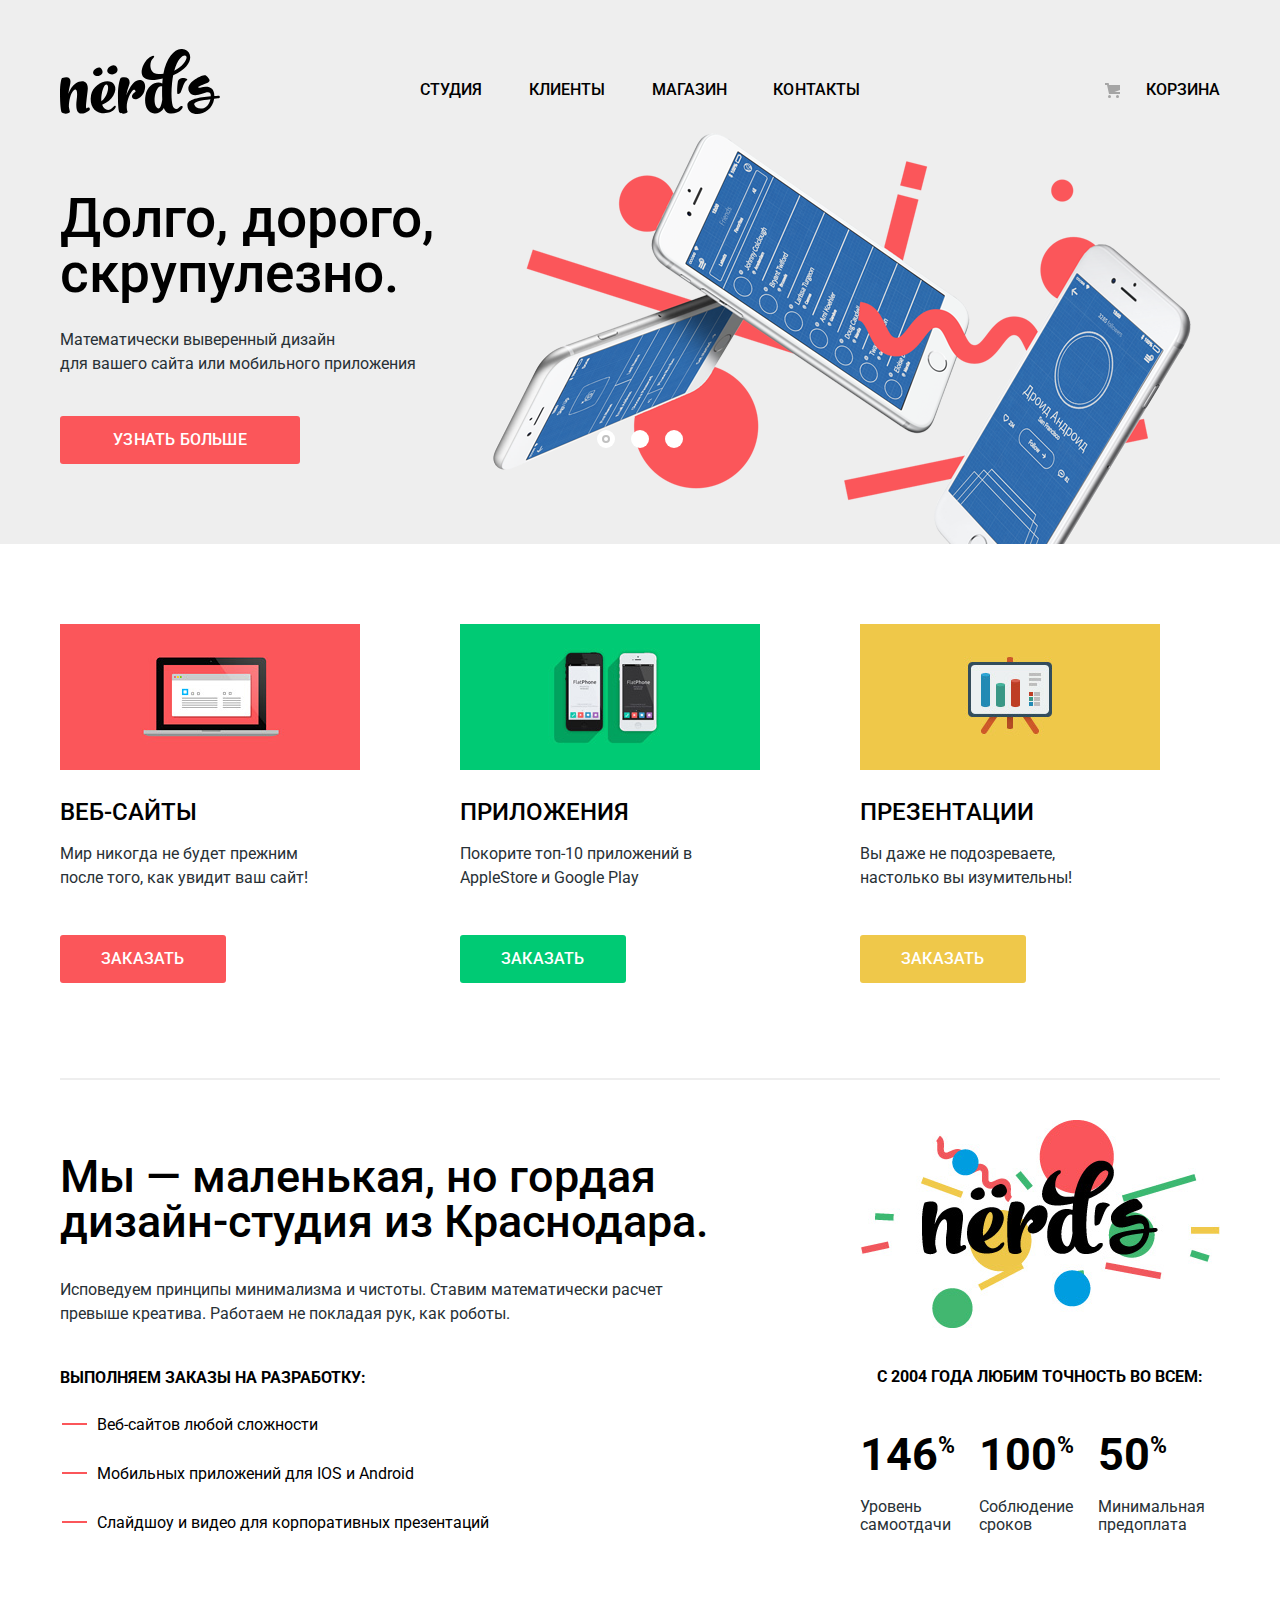
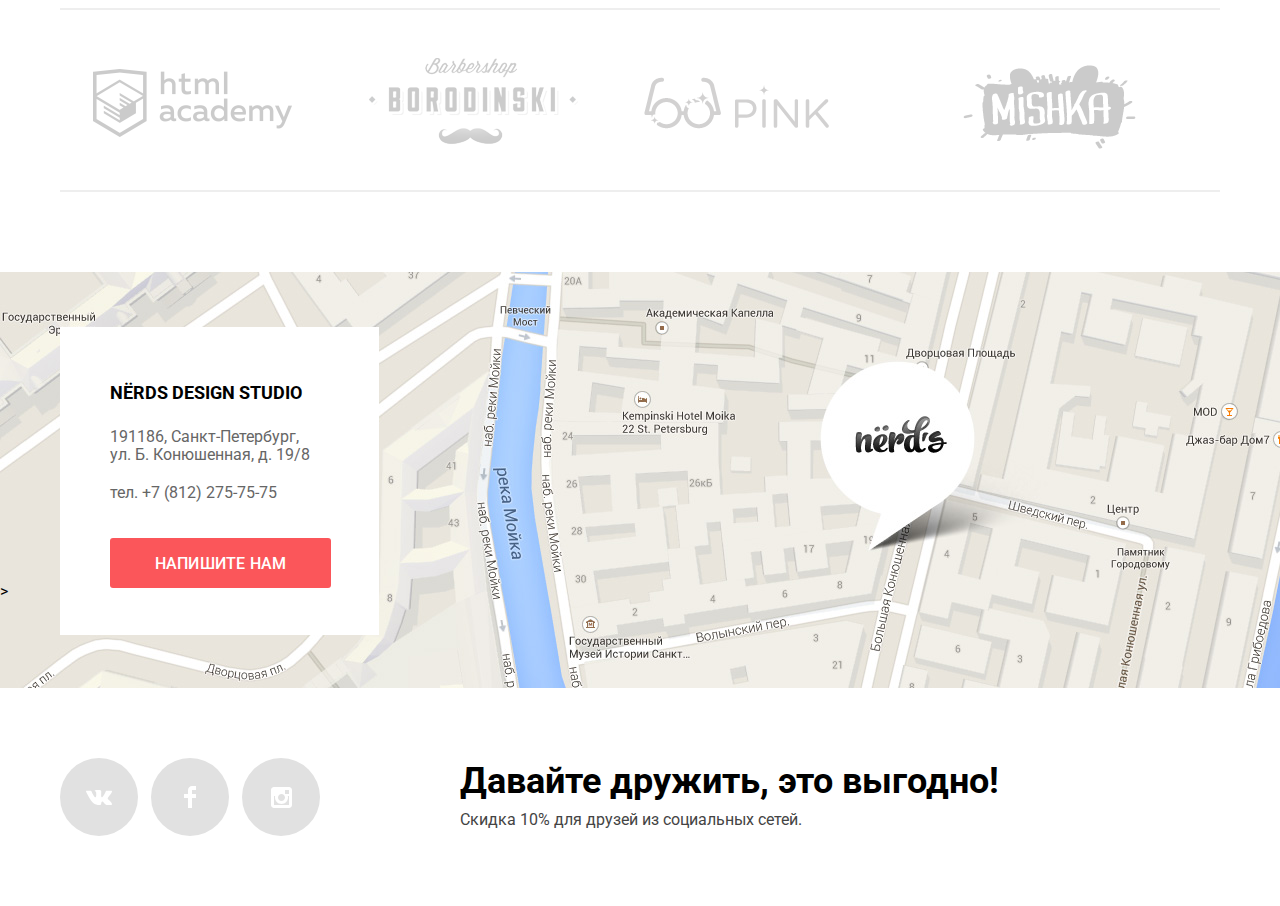
==== index.html @ 9c4e7ae1 "Правки" ====
<!DOCTYPE html>
<html lang="ru">
<head>
	<meta charset="utf-8">
	<title>HTML Academy: Нёрдс</title>
	<link href="https://fonts.googleapis.com/css?family=Roboto:400,500,700&amp;subset=cyrillic" rel="stylesheet">
	<link rel="stylesheet" type="text/css" href="css/normalize.css">
	<link rel="stylesheet" type="text/css" href="css/style.css">
</head>
<body>
	<header class="header">
		<div class="container">
			<nav class="main-navigation">
				<a class="main-header-logo">
					<img src="img/nerds-logo.svg" alt="Дизайн-студия Nerds" width="160" height="65">
				</a>
				<ul class="site-navigation">
					<li><a href="#">Студия</a></li>
					<li><a href="#">Клиенты</a></li>
					<li><a href="catalog.html">Магазин</a></li>
					<li><a href="#">Контакты </a></li>
				</ul>
				<a class ="cart" href="#">Корзина</a>
			</nav>
			<section class="slider">
				<h2 class="visually-hidden">Преимущества</h2>
				<div class="slides">
					<div class="slide">
						<h3>Долго, дорого,<br> скрупулезно.</h3>
						<p>Математически выверенный дизайн<br> для вашего сайта или мобильного приложения</p>
						<a class="slide-btn btn red-btn" href="#">Узнать больше</a>
					</div>
					<div class="slide">
						<h3>Любим математику,<br> как никто другой</h3>
						<p>Никакого креатива, только математические формулы<br> для расчета идеальных пропорций.</p>
						<a class="slide-btn btn red-btn" href="#">Узнать больше</a>
					</div>
					<div class="slide">
						<h3>Только ночь, <br> только хардкор</h3>
						<p>Работать днем,  как все? Мы против этого.<br> Ближе к полуночи работа только начинается.</p>
						<a class="slide-btn btn red-btn" href="#">Узнать больше</a>
					</div>
					<div class="slider-controls">
						<i class="active"></i>
          				<i></i>
          				<i></i>
      				</div>
				</div>
			</section>
		</div>
	</header>
	<main class="container main-container">
		<section class="features">
			<h2 class="visually-hidden">Услуги</h2>
			<ul class="features-list">
				<li class="features-item">
					<!--это контентные изображения?-->
					<img src="img/features-1.jpg" alt="Веб-сайты" width="300" height="146">
					<h3>ВЕБ-САЙТЫ</h3>
					<p>Мир никогда не будет прежним после того, как увидит ваш сайт!</p>
					<a  class="btn red-btn features-btn" href="catalog.html">ЗАКАЗАТЬ</a>
				</li>
				<li class="features-item">
					<img src="img/features-2.jpg" alt="Приложения" width="300" height="146">
					<h3>ПРИЛОЖЕНИЯ</h3>
					<p>Покорите топ-10 приложений в AppleStore и Google Play</p>
					<a class="btn green-btn features-btn" href="catalog.html">ЗАКАЗАТЬ</a>
				</li>
				<li class="features-item">
					<img src="img/features-3.jpg" alt="Презентации" width="300" height="146">
					<h3>ПРЕЗЕНТАЦИИ</h3>
					<p>Вы даже не подозреваете, настолько вы изумительны!</p>
					<a class="btn yellow-btn features-btn" href="catalog.html">ЗАКАЗАТЬ</a>
				</li>
			</ul>
		</section> 
		<section class="info">
			<div class="info-description">
				<h2 class="info-title"> Мы &mdash; маленькая, но гордая дизайн-студия из Краснодара.</h2>
				<p class="info-lead">Исповедуем принципы минимализма и чистоты. Ставим математически расчет превыше креатива. Работаем не покладая рук, как роботы.</p>
				<p class="info-features-title">Выполняем заказы на разработку:</p>
				<ul class="info-features">
					<li>Веб-сайтов любой сложности</li>
					<li>Мобильных приложений для IOS и Android</li>
					<li>Слайдшоу и видео для корпоративных презентаций</li>
				</ul>
			</div>
			<div class="info-stats">
				<img src="img/info-logo.png" alt="logo" class="info-logo" width="360" height="208">
				<b>с 2004 года любим точность во всем:</b>
				<table class="info-stats-table">
					<tr class="table-percent">
						<td>146<span>%</span></td>
						<td>100<span>%</span></td>
						<td>50<span>%</span></td>
					</tr>
					<tr class="table-text">
						<td>Уровень самоотдачи</td>
						<td>Соблюдение сроков</td>
						<td>Минимальная предоплата</td>
					</tr>
				</table>
			</div>
		</section>
		<section class="carousel">
			<ul class="carousel-list">
				<li class="carousel-item">
					<a href="https://htmlacademy.ru/intensive/htmlcss">
						<img src="img/logo-1.png" alt="HTML academy" width="199" height="68">
					</a>
				</li>
				<li class="carousel-item">
					<a href="#">
						<img src="img/logo-2.png" alt="Borodinski" width="209" height="90">
					</a>
				</li>
				<li class="carousel-item">
					<a href="#">
						<img src="img/logo-3.png" alt="PINK" width="185" height="52">
					</a>
				</li>
				<li class="carousel-item">
					<a href="#">
						<img src="img/logo-4.png" alt="Mishka" width="260" height="180">
					</a>
				</li>
			</ul>
		</section>
	</main>
	<footer class="footer">
		<div class="map">
			<div class="container">
				<div class="write-us">
					<p class="write-title">Nёrds design studio</p>
					<p class="write-contact">191186, Санкт-Петербург, ул. Б. Конюшенная, д. 19/8</p>
					<p class="write-contact"> тел. +7 (812) 275-75-75</p>
					<a class="write-btn btn red-btn" href="#">Напишите нам</a>
				</div>
			</div>>
		</div>
		<div class="footer-row">
			<div class="container">
				<div class="social-icon">
					<ul>
						<li><a class="social-button" href="#">
							<span class="visually-hidden">Вконтакте</span>
							<svg version="1.1" id="Layer_1" xmlns="http://www.w3.org/2000/svg" xmlns:xlink="http://www.w3.org/1999/xlink" x="0px" y="0px"
	 width="26px" height="15px" viewBox="0 0 26 15" enable-background="new 0 0 26 15" xml:space="preserve">
<path fill="#FFFFFF" d="M16.138,11.51c0.956-0.309,2.18,2.04,3.483,2.939c0.978,0.681,1.727,0.534,1.727,0.534l3.473-0.05
	c0,0,1.815-0.112,0.957-1.554c-0.071-0.12-0.503-1.069-2.585-3.022c-2.177-2.043-1.882-1.712,0.739-5.244
	c1.597-2.153,2.236-3.468,2.036-4.028c-0.192-0.539-1.365-0.399-1.365-0.399L20.69,0.713c-0.381,0.001-0.704,0.119-0.851,0.515
	c-0.003,0.004-0.621,1.666-1.445,3.079c-1.741,2.989-2.436,3.148-2.724,2.961c-0.661-0.433-0.494-1.737-0.494-2.664
	c0-2.897,0.432-4.105-0.846-4.417c-0.427-0.104-0.739-0.172-1.828-0.182c-1.392-0.021-2.574,0-3.244,0.329
	c-0.445,0.223-0.786,0.712-0.579,0.74c0.26,0.035,0.843,0.16,1.155,0.586c0.401,0.552,0.389,1.789,0.389,1.789
	s0.229,3.411-0.54,3.834c-0.528,0.29-1.25-0.302-2.803-3.016C6.087,2.879,5.488,1.345,5.488,1.345S5.372,1.06,5.162,0.904
	C4.912,0.719,4.562,0.66,4.562,0.66L0.848,0.684c0,0-0.558,0.016-0.763,0.262C-0.097,1.164,0.07,1.614,0.07,1.614
	s2.909,6.881,6.203,10.347c3.02,3.182,6.452,2.971,6.452,2.971h1.555c0,0,0.469-0.054,0.709-0.312
	c0.224-0.24,0.214-0.691,0.214-0.691S15.172,11.82,16.138,11.51z"/>
</svg>
						</a></li>
						<li><a class="social-button" href="#">
							<span class="visually-hidden">Фейсбук</span>
							<svg version="1.1" id="Layer_2" xmlns="http://www.w3.org/2000/svg" xmlns:xlink="http://www.w3.org/1999/xlink" x="0px" y="0px"
	 width="12px" height="22px" viewBox="0 0 12 22" enable-background="new 0 0 12 22" xml:space="preserve">
<path fill="#FFFFFF" d="M12,4V0H8C5.791,0,4,1.791,4,4v4H0v4h4v10h4V12h4V8H8V4H12z"/>
</svg></a></li>
						<li><a class="social-button" href="#">
							<span class="visually-hidden">Инстаграм</span>
							<svg version="1.1" id="Layer_1" xmlns="http://www.w3.org/2000/svg" xmlns:xlink="http://www.w3.org/1999/xlink" x="0px" y="0px"
	 width="21px" height="21px" viewBox="0 0 21 21" enable-background="new 0 0 21 21" xml:space="preserve">
<path fill="#FFFFFF" d="M18,0H3C1.35,0,0,1.35,0,3v15c0,1.65,1.35,3,3,3h15c1.65,0,3-1.35,3-3V3C21,1.35,19.65,0,18,0z M10.5,7
	c1.93,0,3.5,1.57,3.5,3.5S12.43,14,10.5,14S7,12.43,7,10.5S8.57,7,10.5,7z M18,18H3V9h1.181C4.067,9.482,4,9.983,4,10.5
	c0,3.59,2.91,6.5,6.5,6.5s6.5-2.91,6.5-6.5c0-0.517-0.066-1.018-0.181-1.5H18V18z M18,7h-4V3h4V7z"/>
</svg>
						</a></li>
					</ul>
				</div>
				<div class="footer-text">
					<p class="footer-text-title">Давайте дружить, это выгодно!</p>
					<p class="footer-text-description">Скидка 10% для друзей из социальных сетей.</p>
				</div>
			</div>
		</div>
	</footer>
	<section class="modal modal-wrt-us">
		<p class="modal-info">Напишите нам</p>
		<form class="appointment-form" action="https://echo.htmlacademy.ru" method="post">
			<p class="appointment-info">
				<label for="appointment-name">Ваше имя:</label>
				<input id="appointment-name" type="text" name="name" value="" placeholder="Имя Фамилия">
			</p>
			<p class="appointment-info">
				<label for="appointment-email">Ваш e-mail:</label>
				<input id="appointment-email" type="email" name="email" value="" placeholder="email@example.com">
			</p>
			<p class="appointment-info">
				<label for="appointment-text">Текст письма:</label>
				<textarea id="appointment-text" name="text" placeholder="В свободной форме"></textarea>
			</p>
			<button class="modal-write-btn" type="submit">Отправить</button>	
		</form>
		<button class="modal-close" type="button">Закрыть</button>
	</section>
	<!--<p>Репозиторий создан для обучения на интенсивном онлайн‑курсе «<a href="https://htmlacademy.ru/intensive/htmlcss">Профессиональный HTML и CSS, уровень 1</a>».</p>-->
</body>
</html>
---- css/style.css ----
body {
	margin: 0;
	padding: 0;
	min-width: 1200px;

	font-family: Roboto, Arial, sans-serif;
	font-size: 16px;
	line-height: 24px;
	font-weight: 400;
	color: #000000;

	background-color: #ffffff;
}
a {
	text-decoration: none;
}

.container {
	width: 1200px;
	margin: 0 auto;
	padding: 0 20px;
	box-sizing: border-box;
}

.visually-hidden {
  position: absolute;
  width: 1px;
  height: 1px;
  clip: rect(0 0 0 0);
}
/*кнопки*/
.btn {
	position: relative;
	display: inline-block;
	padding: 17px 16px 15px;
	font-weight: 500;
	font-size: 16px;
	line-height: 18px;
	font-family: inherit;
	vertical-align: middle;
	text-align: center;
	text-transform: uppercase;
	text-decoration: none;
	letter-spacing: 0.012em;
	border: none;
	border-radius: 3px;
	cursor: pointer;
}

.btn:focus {
    box-shadow: 0 0 3px 1px rgb(141, 165, 230);
}
.btn:active {
  	color: rgba(255, 255, 255, 0.3);
    box-shadow: 0 3px rgba(0, 0, 0, 0.1) inset;
}
.slide-btn {
	width: 240px;
	padding: 15px 0;
}
.red-btn {
  	color: #ffffff;
  	background-color: #fb565a;
}
.features-btn {
	padding: 15px 41px;
}
.red-btn:hover,
.red-btn:focus {
  	background-color: #e74246;
}

.red-btn:active {
  	background-color: #d7373b;
}
.green-btn{
  	color: rgb(255, 255, 255);
  	background-color: #00ca74;
}
.green-btn:hover,
.green-btn:focus {
  	background-color: #00bc6c;
}
.green-btn:active {
  	background-color: #00aa62;
}
.yellow-btn{
  	color: #ffffff;
  	background-color: #efc84a;
}
.yellow-btn:hover,
.yellow-btn:focus {
  	background-color: #eab534;
}
.yellow-btn:active {
  	background-color: #eab534;
}

.social-button {
	display: flex;
	align-items: center;
	justify-content: center;
	height: 78px;
	width: 78px;
	background-color: #e1e1e1;
	border-radius: 50%;
}

.social-button:hover {
	background-color: #e74246;
}

.social-button:focus {
	background-color: #d7373b;
}
.social-button:hover path {
	fill: #ffffff;
}
.social-button:focus path {
	fill: rgba(227,115,118, 0.3);
}
.write-btn {
	min-width: 189px;
  	margin: 36px 0 0 50px;
}
/*Кнопки*/
.header {
	background-color: #eeeeee;

	margin-bottom: 80px;
}
.main-navigation {
	display: flex;
	
}
.main-header-logo {
	
	width: 160px;
	margin-right: 200px;
	margin-top: 49px;
}
.site-navigation {
	display: flex;
	justify-content: space-between;

	width: 440px;
	margin-right: auto;
	margin-top: 75px;
	padding: 0;
	letter-spacing: 0.0047em;
}
.site-navigation-current {
  position: relative;
}

.site-navigation-current a:not([href]) {
  background-color: #000000;
}

.site-navigation-current::after {
  content: "";

  position: absolute;
  left: 0;
  bottom: 0;

  height: 2px;
  width: 100%;

  background-color: #fb565a;
}
.cart {
	position: relative;

	width: 160px;
	margin-top: 75px;

	padding: 0px;

	text-align: right;
}
.cart-current {
  position: relative;
}
.cart::before {
	content: "";

	position: absolute;
	top: 8px;
	left: 45px;

	width: 15px;
	height: 15px;

	background-image: url(../img/cart-icon.svg);
	background-repeat: no-repeat;
	background-position: 0 0;
	opacity: 0.3;
}

.cart-current a:not([href]) {
  background-color: #000000;
}
.cart-current::after {
  content: "";

  position: absolute;
  bottom: 0;
  left: 50px;
  right: 1px;

  height: 2px;

  background-color: #fb565a;
}

a.main-header-logo:hover {
	opacity: 0.8;
}
a.main-header-logo:focus {
	opacity: 0.3;
}

.main-navigation {
	font-size: 16px;
	line-height: 30px;
	color: #000000;
	text-transform: uppercase;
	font-weight: 500;
}

.site-navigation {
	list-style: none;
}

.site-navigation a,
.cart {
	color: #000000;
}
.site-navigation a:hover,
.cart:hover {
	color: #fb565a; 
}
.site-navigation a:focus,
.cart:focus {
	color: rgba(0,0,0,0.3); 
}
.slider {
	position: relative;
}
.slides {
	margin: 0;
	padding: 0;
}
.slide {
	display: none;
	padding: 67px 0 80px 0;	
}
.slide:nth-child(1) {
	display: block; 
}
.slide:nth-child(1) {
	background-image: url("../img/slider-1.png");
	background-repeat: no-repeat;
	background-position: 433px 9px;
}
.slide:nth-child(2) {
	background-image: url("../img/slider-2.png");
	background-repeat: no-repeat;
	background-position: 100% 0;
}
.slide:nth-child(3) {
	background-image: url("../img/slider-3.png");
	background-repeat: no-repeat;
	background-position: 100% 20px;
}
.slide h3 {
	width: 600px;
	margin: 0;
	margin-bottom: 27px;

	font-size: 55px;
	line-height: 55px;
	font-weight: 500;
}
.slide p {
	font-size: 16px;
	line-height: 24px;
	margin: 0;
	margin-bottom: 40px;
	max-width: 430px;

	color: #283136;
}
.slider-controls {
	position: absolute;
	left: 50%;
	bottom: 104px;
	z-index: 100; 

	width: 160px;
	height: 18px;

	text-align: center;
	font-size: 0;
	transform: translateX(-50%);
}
.slider-controls i {
	position: relative;

	display: inline-block;
	width: 18px;
	height: 18px;
	padding: 8px; 
	border-radius: 50%; 
	cursor: pointer; 
}

.slider-controls i::after {
	content: ""; 
	
	position: absolute;
	top: 8px; 
	left: 8px;
	z-index: 1;
	
	width: 18px;
	height: 18px;

	background: #ffffff;
	border-radius: 50%;
}

.slider-controls .active::before {
	content: "";

	position: absolute;

	top: 50%;
	left: 50%;
	z-index: 2;

	width: 4px;
  	height: 4px;
  	margin: -4px;
  
  	background-color: inherit;
  	border: 2px solid #c1c1c1;
  	border-radius: 50%;

}
.main-container { 
	color: #000000;

	background-color: #ffffff;	
}
.features-list {
	list-style: none;

	margin: 0px;
	padding: 0px;

	display: flex;
	justify-content: flex-start;
	border-bottom: 2px solid #eeeeee;
}

.features-item {
	width: 300px;

	margin-right: 100px;
	margin-bottom: 95px;
}
.features-list h3 {
	font-size: 24px;
	line-height: 30px;
	font-weight: 500;

	margin: 0;
	padding: 0;

	margin-top: 20px;
	margin-bottom: 15px;
}
.features-list p {
	display: block;

	width: 260px;
	font-size: 16px;
	line-height: 24px;
	color: #283136;

	margin: 0;
	padding: 0;

	margin-bottom: 45px;
}

.features-item a {
	color: #ffffff;
	font-size: 16px;
	line-height: 18px;
	text-transform: uppercase; 
}/*
.features-btn-red{
	background-color: #fb565a;

	padding: 15px 41px;
	border-radius: 3px;

	align-items: center;
	vertical-align: middle;
}
.features-btn-red:hover {
	background-color: #e74246;
}
.features-btn-red:focus {
	background-color: #e74246
	color: rgba(255,255,255,0.3);
}
.features-btn-green{
	background-color: #00ca74;
	padding: 15px 41px;
	border-radius: 3px;
}
.features-btn-green:hover {
	background-color: #00bc6c;
}
.features-btn-green:focus {
	background-color: #00aa62;
	color: rgba(255,255,255,0.3);
}
.features-btn-yellow {
	background-color: #efc84a;
	padding: 15px 41px;
	border-radius: 3px;
}
.features-btn-yellow:hover {
	background-color: #eab534;
}
.features-btn-yellow:focus {
	background-color: #e5a722;
	color: rgba(255,255,255,0.3);
}*/
.info {
	display: flex;
	justify-content: space-between;
	margin-top: 40px;
	padding-bottom: 48px;
    border-bottom: 2px solid #eeeeee;
}

.info-description {
	width: 700px;
}
.info-stats {
	width: 360px;
}

.info-title {
	font-size: 45px;
	line-height: 45px;
	font-weight: 500;
	text-align: left;

	margin: 0;
	padding: 0;

	margin: 34px 0;
}
.info-lead {
	display: block;
	width: 660px;

	font-size: 16px;
	line-height: 24px;

	color: #283136;

	margin: 0;
	padding: 0;

	margin-bottom: 40px;
}
.info-features {
	list-style: none;

	margin: 0;
	padding: 0;
}
.info-features li {
	position: relative;

	margin-left: 37px;
	margin-bottom: 25px;
}

.info-features li::before {
	content: "";
	position: absolute;

	top: 10px;
	left: -35px;

	width: 25px;
	height: 2px;

	background-color: #fb565a;
}
.info-features-title {
	font-size: 16px;
	line-height: 24px;
	font-weight: 700;
	text-transform: uppercase;

	margin: 0;
	padding: 0;

	margin-bottom: 23px;
}
.info-logo {
	margin-bottom: 30px;
}
.info-stats b {
	display: block;

	font-size: 16px;
	line-height: 24px;
	font-weight: 700;
	text-transform: uppercase;

	margin: 0;
	padding: 0;
	margin-left: 17px;
	margin-bottom: 24px;
}
.info-stats-table {
	width: 100%;
	margin: 0;
	padding: 0;
	margin-top: 40px;
	border-collapse: collapse;
}
.info-stats-table td {
	padding: 7px 24px 18px 0;
}
.table-percent {
	font-size: 45px;
	line-height: 37px;
	font-weight: 700;
}
.table-percent span {
	font-size: 23px;
	line-height: 20px;
	font-weight: 700;

	vertical-align: top;
}
.table-text {
	font-size: 16px;
	line-height: 18px;
	color: #283136;
	font-weight: 400;
}
/*не могу выровнять(*/
.carousel-list {
	list-style: none;
	display: flex;
	justify-content: space-between;
	
	margin: 0;
	padding: 0;

	border-bottom: 2px solid #eeeeee;
    padding-top: 70px;
    padding-bottom:58px;
    padding-left: 33px;

}
.carousel-item {
	display: flex;
	justify-content: space-between;
	align-items: center;
	padding-right: 40px;
	width: 260px;
	height: 52px;
	/*border: 2px solid #eeeeee;*/
}

.carousel-item::after {
  content: "";
  position: absolute;
  top: 0;
  right: -20px;
  bottom: 0;
  width: 2px;
  height: 52px;
  margin: auto 0;
  background-color: rgb(0, 0, 0);
}

.carousel-item li {
	width: 260px;
}
.carousel-item a {
	opacity:  0.2; 
}
.carousel-item a:hover {
	opacity: 1;
}

.carousel-item a:focus {
	opacity:  0.1;
}

/*catalog*/
.inner-page .header {
	margin-bottom: 56px;
	min-height: 355px;
}
.page-title {
	font-size: 55px;
	line-height: 55px;
	align-items: center;
	font-weight: 500;
	margin: 0;
	padding: 0;

	margin-top: 68px;
	margin-left: 215px;
}
.filter-option,
.sorting-list,
.sorting-direction {
	list-style: none;
}
.filter-item {
	margin: 0;
	padding: 0;

	border: none;
}
.range-filter {
	width: 260px;
	margin-top: 47px;
}
.range-controls {
	position: relative;

	height: 41px;
	background-color: #eeeeee;
	border-radius: 5px;

	margin-bottom: 15px;
	padding-top: 39px;
	padding-right: 20px;
	padding-left: 20px; 
}
.range-controls .scale {
	height: 2px;
	background-color: #d7dcde;
}
.range-controls .bar {
	width: 70%;
	height: 2px;

	background-color: #00ca74;
}
.range-controls .toggle {
	position: absolute;
	top: 31px;
	left: 0;
	width: 4px;
	height: 4px;
	padding: 0;

	border: 8px solid #ffffff;
	background-color: #ababab;
	box-shadow: 0 2px 1px 0 #cfcfcf;
	border-radius: 50%;
	cursor: pointer;
}
.range-controls .toggle-min {
	left: 18px;
}
.range-controls .toggle-max {
	left: 160px;
}
.price-controls {
	font-size: 0;
}
.price-controls label {
	display: inline-block;
	width: 50%;

	font-size: 16px;
	text-transform: uppercase;
}
.price-controls input {
	width: 60px;
	padding: 8px 10px;
	margin-left: 10px;

	font-family: Roboto, Arial, sans-serif;
	font-size: 16px;
	text-align: center;
	color: #283136;

	border: none;
	border-radius: 5px;
	background-color: #eeeeee;
}
.max-price {
	text-align: right;
}

.filters-col {
	width: 260px;

}

.filter ul {
	margin: 0;
	margin-top: 15px;
}
.filter fieldset {
 	border: none;
	margin: 0;
 	padding: 0;
 	margin-bottom: 55px;
}
.filter legend {
	padding: 0;
	margin: 0;

 	font-size: 18px;
 	line-height: 30px;
  	font-weight: 700;
  	text-transform: uppercase;
}
.filter-option {
	position: relative;
	display: block;

	margin-bottom: 17px;
}
.filter-input {
	font-size: 16px;
	line-height: 20px;
	color: #283136;
}

.filter-radio +label::before {
	content: "";
	position: absolute;

	left: -40px;
	top: 0px;

	width: 27px;
	height: 25px;

	background-image: url(../img/radio-off.svg);
	background-repeat: no-repeat;
	background-position: 0 0;
	opacity: 0.4;
}
.filter-radio:checked +label::before {
	content: "";
	position: absolute;

	width: 27px;
	height: 25px;

	left: -40px;
	top: 0px;

	background-image: url(../img/radio-on.svg);
	background-repeat: no-repeat;
	background-position: 0 0;
	opacity: 0.4;
}
.filter-checkbox +label::before {
	content: "";
	position: absolute;

	width: 27px;
	height: 25px;

	left: -40px;
	top: 0;

	background-image: url(../img/checkbox-off.svg);
	background-repeat: no-repeat;
	background-position: 0 0;
	opacity: 0.4;
}
.filter-checkbox:checked + label::before {
	content: "";
	position: absolute;
	width: 27px;
	height: 25px;
	left: -40px;
	top: 0;

	background-image: url(../img/checkbox-on.svg);
	background-repeat: no-repeat;
	background-position: 0 0;
	opacity: 0.4;
}

.filter-checkbox:focus + label,
.filter-radio:focus + label,
.filter-checkbox:focus + label::before,
.filter-radio:focus + label::before,
.filter-input + label:hover,
.filter-input + label:hover::before {
	opacity: 1;
	color: #000000;
}
.filter-checkbox:disabled + label,
.filter-radio:disabled + label::before,
.filter-input:disabled + label,
.filter-input:disabled + label::before { 
	opacity: 0.3;
}

.filter-button {
	border: none;
	background-color: #eeeeee;
	font-size: 16px;
	line-height: 18px;
	text-transform: uppercase;
	font-weight: 500;

	padding: 0;
	width: 100%;

	text-align: center;
	vertical-align: middle;

	padding: 15px;
	box-sizing: border-box;
	border-radius: 5px;
}
.filter-button:hover {
	background-color: #dfdfdf; 
}
.filter-button:focus {
	background-color: #d5d5d5;
	color: rgba(0,0,0,0.3);
	box-shadow: 2px 0 solid #bfbfbf;
}
.filters-block {
	display: flex;
	justify-content: space-between;
}
.sort {
	font-size: 18px;
	line-height: 18px; 
	text-transform:uppercase;
	font-weight: 700;
	margin: 0;
	padding: 0;
	margin-right: 266px;
}

.sorting-list {

	display: flex;
	justify-content: space-between;
	padding: 0;
	margin: 0;
	margin-bottom: 57px;

	text-transform: uppercase;
	width: 360px;
}
.sorting-list li {

	font-size: 14px;
	line-height: 18px;

}
.sorting-list a {
	color: #000000;
	opacity: 0.3;
}
.sorting-list a:hover,
.sorting-list a:focus {
	opacity: 0.6;
}

.sorting-list a:active,
.sorting-list-current {
	opacity: 1;
}


.sorting-direction {
	display: flex;
	margin: 0;
	padding: 0;
	padding-left: 32px;
}

.sorting-link {
	opacity: 0.2;
}

.sorting-link:hover {
	opacity: 0.5;
}

.sorting-link-current {
	opacity: 1.0;
}

.sorting-link {
	padding-left: 15px;
}
.catalog-list {
	display: flex;
	flex-wrap: wrap;
	padding: 0;
	margin: 0;
}
.catalog-col{
	width: 760px;
}
.catalog-colums {
	display: flex;
	justify-content: space-between;
}
/*у меня почему то этот блок по высоте не совпадает*/
.catalog-item {
	position: relative;
	width: 358px;
	margin-bottom: 25px;
	margin-right: 40px;
}

.catalog-item-info {
	display: none;
	position: absolute;
	margin: 0;
	width: 240px;
	height: 160px;
	bottom: 0;
	left: 0;
	background-color: #eeeeee;
	padding: 28px 60px 43px 60px;
}

.catalog-item::before {
	content: "";
	display: block;
	width: 360px;
	height: 40px;

	background-image: url(../img/browser.png);
	background-repeat: no-repeat;
	background-position: 0 0;
	opacity: 0.12;
}
.catalog-item:hover .catalog-item-info {
	display: block;
} 


.catalog-item:hover {
	box-shadow: 0 6px 15px rgba(0,1,1,.25);
}
.catalog-item:hover::before {

	opacity: 1;
}
.catalog-item h3 {
	margin: 0;
	font-size: 18px;
	line-height: 30px;
	font-weight: 700;
	align-items: center;
	margin-left: 83px;
	margin-bottom: 15px;
	text-transform: uppercase;
}
.catalog-item-title a{
	color: #000000;
}
.catalog-item-info p {
	margin: 0;
	
	color: #666666;
	font-size: 16px;
	line-height: 18px;

	align-items: center;

	margin-left: 32px;
	margin-bottom: 45px;
}

.catalog-btn {
	border: none;
	border-radius: 3px;
	background-color: #fb565a;
	color: #ffffff;
	font-size: 16px;
	line-height: 18px;
	text-align: center;
	text-transform: uppercase;

	padding: 15px 60px;

	margin-bottom: 50px;
	margin-left: 20px;
}
/*кнопки цвет не меняют(((*/
.catalog-btn:hover {
	background-color: #fb565a;
	color: #ffffff;
}
.catalog-btn:focus {
	background-color: #e74246;
	
}
.catalog-btn:active {
	background-color: #d7373b;

}

.catalog-item:nth-child(2n) {
	margin-right: 0px;
}


.pagination-list {
	display: flex;
	flex-wrap: wrap;
	padding: 0;
	margin: 0;
	margin-bottom: 60px;
	list-style: none;
}
.pagination-item {
	margin-right: 13px;
}
.pagination-item:last-child {
	margin-right: 0;
}
.pagination-item a {
	display: block;
	padding: 15px 19px;

	font-size: 16px;
	line-height: 18px;
	color: #000000;
	font-weight: 500;
	text-align: center;

	background-color: #eeeeee;
	text-transform: uppercase;
	border-radius: 3px;
}
.pagination-item a:hover {
	background-color: #dfdfdf;
}
.pagination-item a:focus {
	background-color: #d5d5d5;
	color: rgba(0,0,0,0.3);
}
.pagination-item-current a {
	background-color: #ffffff;
	border: 3px solid #dbdbdb;
	padding: 12px 17px;

}
.pagination-item-next a {
	width: 220px;
}

.footer {
	color: #000000;
	background-color: #ffffff;
	margin-top: 80px;
}
/*карта по пп не совпадает*/
.map {
	background-image: url(../img/map.jpg);
	background-repeat: no-repeat;
	background-position: 0 0;
	background-size: cover;

	width: 100%;
	height: 416px;
}

.write-us {
	position: relative;
	width: 319px;
	height: 308px;
	background-color: #ffffff;
	top: 55px;
}
.write-title {
	font-size: 18px;
	line-height: 30px;
	text-transform: uppercase;
	font-weight: 700;
	margin: 0;
	padding: 0;

	padding-left: 50px;
	padding-top: 51px;
}

.write-contact {
	display: block;
	width: 210px;
	color: #666666;
	font-size: 16px;
	line-height: 18px;
	margin: 0;
	padding: 0;

	padding-left: 50px;
	padding-top: 20px; 
}
.footer-row .container {
	display: flex;
	justify-content: flex-start;
}
.footer-text {
	width: 560px;
}
.footer-text-title {
	font-size: 36px;
	line-height: 36px;
	font-weight: 700;
	color: #000000;

	margin: 0;
	padding: 0;

	margin-top: 75px; 
}

.footer-text-description {
	font-size: 16px;
	line-height: 22px;
	color: #444444;

	margin: 0;
	padding: 0;

	margin-top: 10px;
}
.social-icon {
	margin: 70px 140px 70px 0;
}
.social-icon ul {
	display: flex;
	flex-wrap: wrap;
	justify-content: space-between;
	width: 260px;
	margin: 0 auto;
	padding: 0;

	list-style: none;
}
.social-icon a {
	text-align: center;
	color: #ffffff;
}
.social-icon a:hover {
	background-color: #e74246;
}
.social-icon a:focus {
	background-color: #d7373b;
}

/*ФОРМА*/
.modal {
	position: fixed;

	color: #000000;

	background-color: #ffffff;

	box-shadow: 0 30px 50px rgba(0, 0, 0, 0.7);
}

.modal-wrt-us {
	top: 50%;
	left: 50%;
	transform: translate(-50%, -50%);

	width: 760px;
	padding: 70px 100px 84px 100px;

	display: none;
}
.appointment-info {
	margin: 0;
	padding: 0;
}
.modal-info {
	margin: 0;
	margin-bottom: 40px;

	font-size: 45px;
	line-height: 45px;
	font-weight: 500;
}
.appointment-info {
	margin-bottom: 40px;
}

.appointment-form {
	display: flex;
  	flex-wrap: wrap;
  	justify-content: space-between;
}
.appointment-form label {
	display: block;
	margin: 0;
	font-size: 16px;
	line-height: 18px;
	font-weight: 700;
	margin-bottom: 7px;
}
.appointment-form input[type="text"],
.appointment-form input[type="email"] {
	box-sizing: border-box;
	width: 359px; /*100%?*/
	padding: 10px 10px;
}
.appointment-form textarea {
	box-sizing: border-box;
	width: 760px;
	padding: 7px 13px;
	padding-bottom: 55px;
}
.appointment-form input[type="text"],
.appointment-form input[type="email"],
.appointment-form textarea {
	font: inherit;
	color: rgba(68,68,68,0.5);
	border: 2px solid #d7dcde;
}

.appointment-form input:hover,
.appointment-form input:hover,
.appointment-form textarea:hover {
	border-color: #b4b9bb; 
	color: rgba(68,68,68, 0.5);
}

.appointment-form input:focus,
.appointment-form input:focus,
.appointment-form textarea:focus {
	border-color: #000000;
	color: #444444;

}
.modal-write-btn {
	width: 260px;
	padding: 13px;
	border-radius: 3px;
}
.modal-close {
	position: absolute;
	top: 78px;
	right: 100px;

	width: 28px;
	height: 28px;
	font-size: 0;
	border: 0;
	cursor: pointer;
}
.modal-close::before,
.modal-close::after {
	content: "";

	position: absolute;

	width: 25px;
	height: 3px;
	background-color: #fecccd;
}
.modal-close::before {
	transform: rotate(45deg);
}
.modal-close::after {
	transform: rotate(-45deg);
}
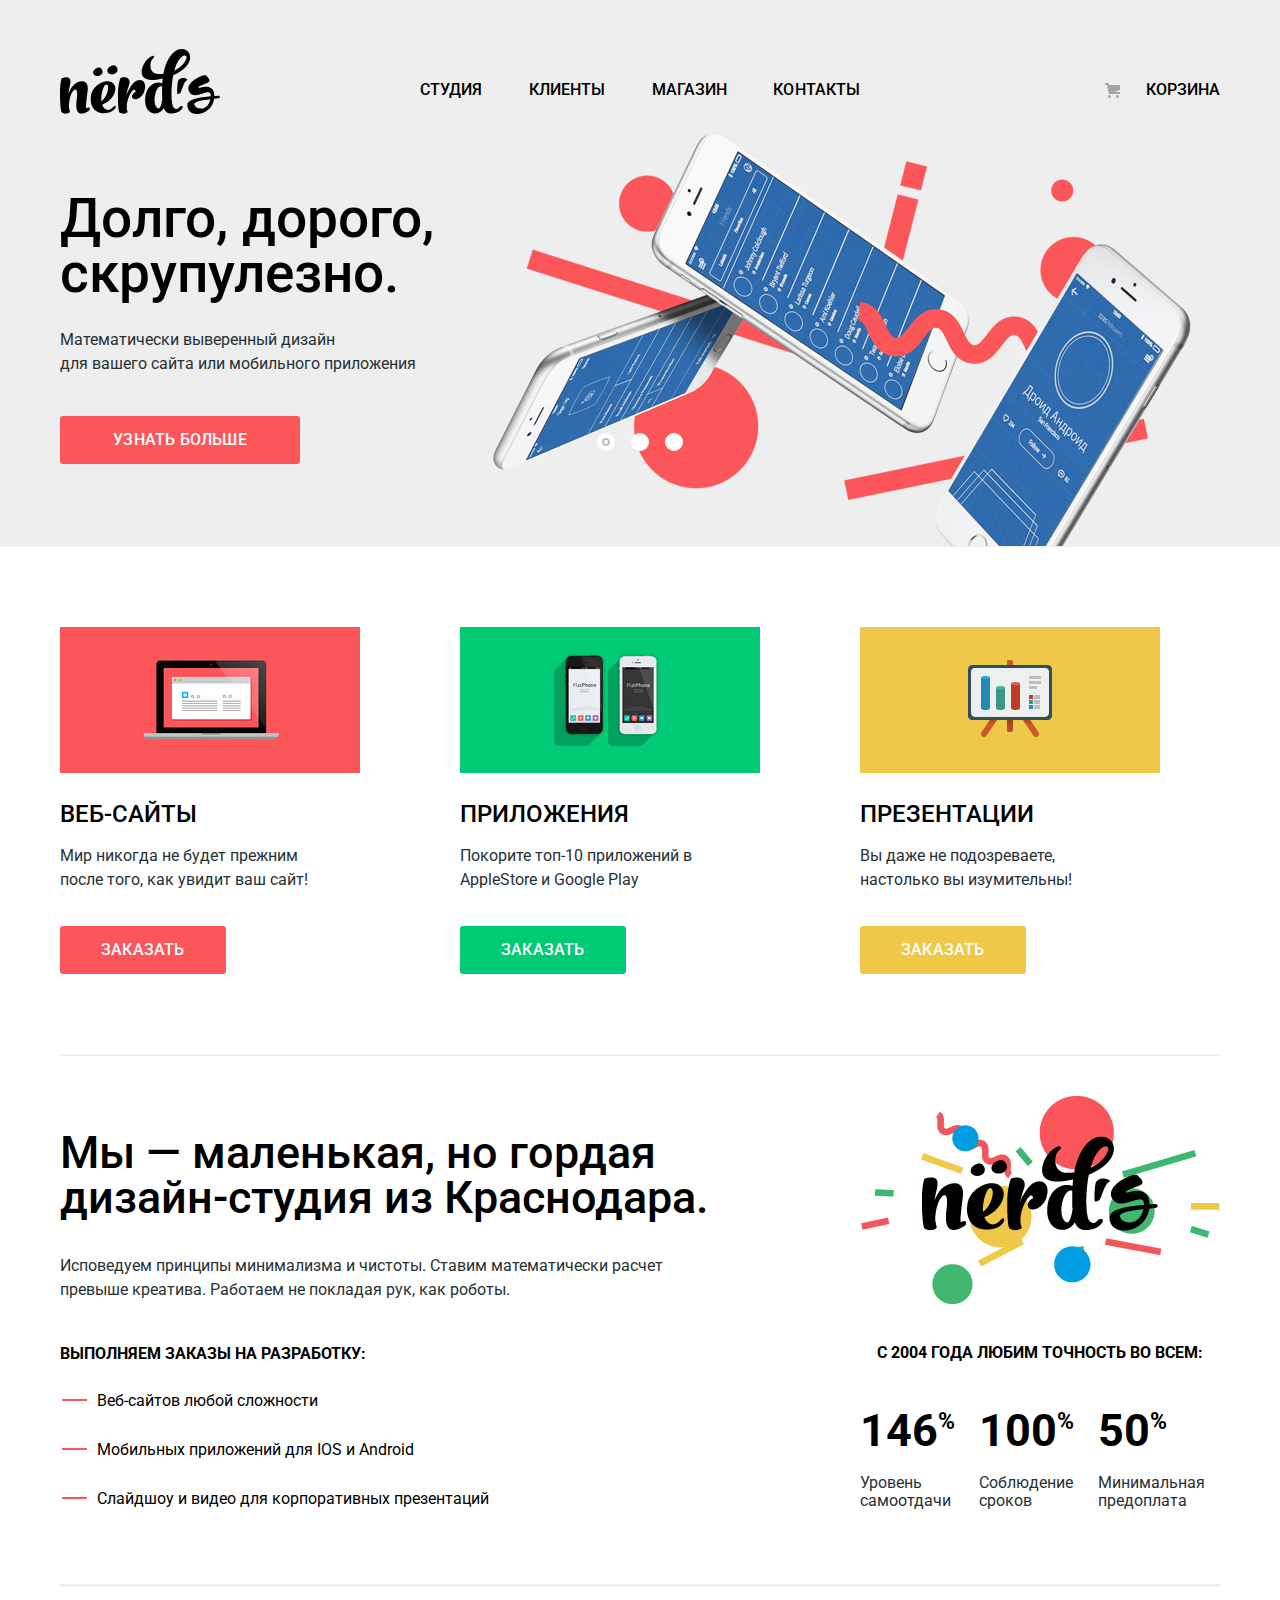
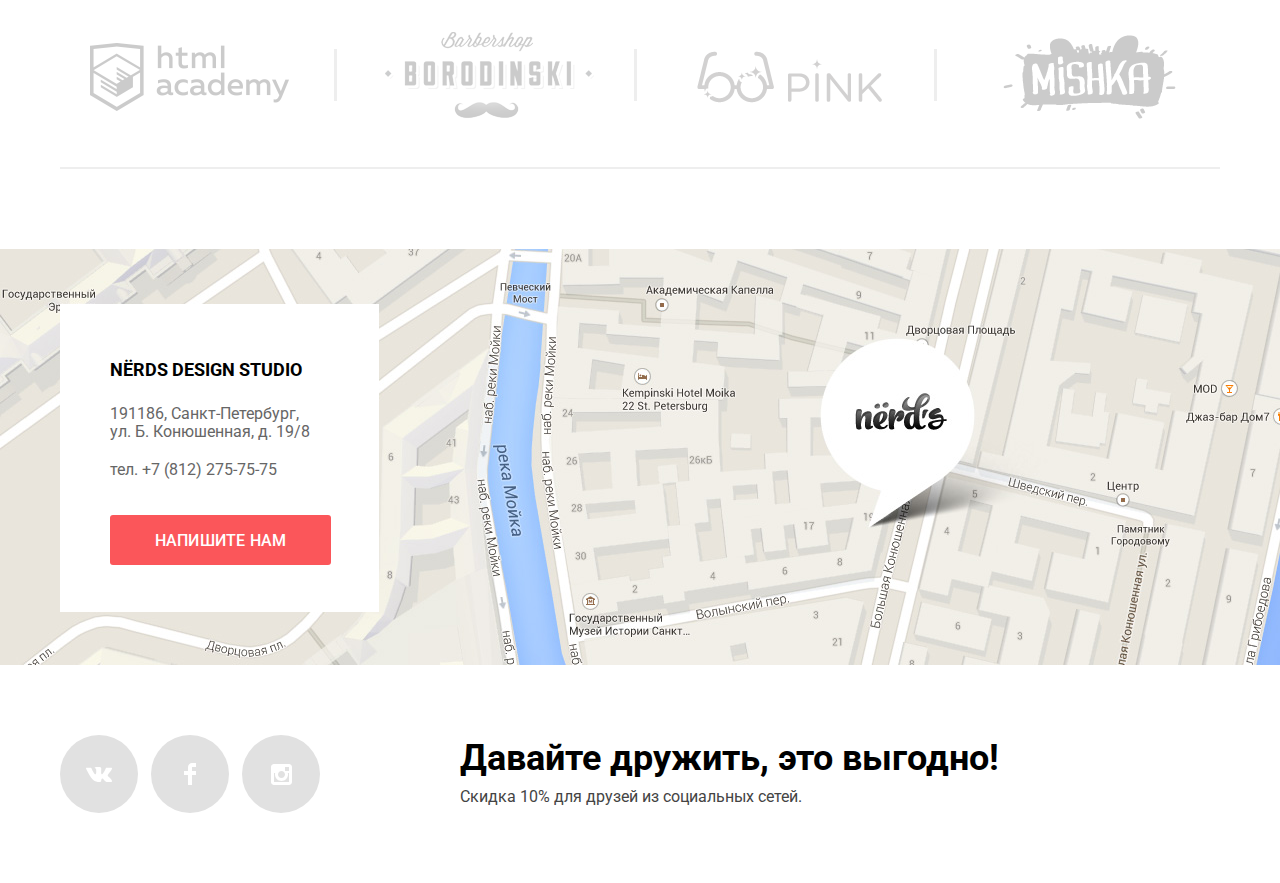
==== commit 322ec034: "Правки" ====
--- a/index.html
+++ b/index.html
@@ -54,7 +54,6 @@
 			<h2 class="visually-hidden">Услуги</h2>
 			<ul class="features-list">
 				<li class="features-item">
-					<!--это контентные изображения?-->
 					<img src="img/features-1.jpg" alt="Веб-сайты" width="300" height="146">
 					<h3>ВЕБ-САЙТЫ</h3>
 					<p>Мир никогда не будет прежним после того, как увидит ваш сайт!</p>
@@ -106,17 +105,17 @@
 			<ul class="carousel-list">
 				<li class="carousel-item">
 					<a href="https://htmlacademy.ru/intensive/htmlcss">
-						<img src="img/logo-1.png" alt="HTML academy" width="199" height="68">
+						<img src="img/logo-1.png" alt="HTML academy" width="260" height="180">
 					</a>
 				</li>
 				<li class="carousel-item">
 					<a href="#">
-						<img src="img/logo-2.png" alt="Borodinski" width="209" height="90">
+						<img src="img/logo-2.png" alt="Borodinski" width="260" height="180">
 					</a>
 				</li>
 				<li class="carousel-item">
 					<a href="#">
-						<img src="img/logo-3.png" alt="PINK" width="185" height="52">
+						<img src="img/logo-3.png" alt="PINK" width="260" height="180">
 					</a>
 				</li>
 				<li class="carousel-item">
@@ -136,7 +135,7 @@
 					<p class="write-contact"> тел. +7 (812) 275-75-75</p>
 					<a class="write-btn btn red-btn" href="#">Напишите нам</a>
 				</div>
-			</div>>
+			</div>
 		</div>
 		<div class="footer-row">
 			<div class="container">
@@ -202,5 +201,6 @@
 		<button class="modal-close" type="button">Закрыть</button>
 	</section>
 	<!--<p>Репозиторий создан для обучения на интенсивном онлайн‑курсе «<a href="https://htmlacademy.ru/intensive/htmlcss">Профессиональный HTML и CSS, уровень 1</a>».</p>-->
+	<script src="js/script-min.js"></script>
 </body>
 </html>
--- a/css/style.css
+++ b/css/style.css
@@ -112,6 +112,7 @@
 
 .social-button:focus {
 	background-color: #d7373b;
+	box-shadow: inset 0 3px 0 0 #c23235;
 }
 .social-button:hover path {
 	fill: #ffffff;
@@ -254,7 +255,7 @@
 }
 .slide {
 	display: none;
-	padding: 67px 0 80px 0;	
+	padding: 67px 0 83px 0;	
 }
 .slide:nth-child(1) {
 	display: block; 
@@ -369,7 +370,7 @@
 	width: 300px;
 
 	margin-right: 100px;
-	margin-bottom: 95px;
+	margin-bottom: 80px;
 }
 .features-list h3 {
 	font-size: 24px;
@@ -379,7 +380,7 @@
 	margin: 0;
 	padding: 0;
 
-	margin-top: 20px;
+	margin-top: 19px;
 	margin-bottom: 15px;
 }
 .features-list p {
@@ -393,7 +394,7 @@
 	margin: 0;
 	padding: 0;
 
-	margin-bottom: 45px;
+	margin-bottom: 34px;
 }
 
 .features-item a {
@@ -401,53 +402,13 @@
 	font-size: 16px;
 	line-height: 18px;
 	text-transform: uppercase; 
-}/*
-.features-btn-red{
-	background-color: #fb565a;
-
-	padding: 15px 41px;
-	border-radius: 3px;
-
-	align-items: center;
-	vertical-align: middle;
-}
-.features-btn-red:hover {
-	background-color: #e74246;
-}
-.features-btn-red:focus {
-	background-color: #e74246
-	color: rgba(255,255,255,0.3);
-}
-.features-btn-green{
-	background-color: #00ca74;
-	padding: 15px 41px;
-	border-radius: 3px;
-}
-.features-btn-green:hover {
-	background-color: #00bc6c;
-}
-.features-btn-green:focus {
-	background-color: #00aa62;
-	color: rgba(255,255,255,0.3);
-}
-.features-btn-yellow {
-	background-color: #efc84a;
-	padding: 15px 41px;
-	border-radius: 3px;
-}
-.features-btn-yellow:hover {
-	background-color: #eab534;
-}
-.features-btn-yellow:focus {
-	background-color: #e5a722;
-	color: rgba(255,255,255,0.3);
-}*/
+}
 .info {
 	display: flex;
 	justify-content: space-between;
 	margin-top: 40px;
 	padding-bottom: 48px;
-    border-bottom: 2px solid #eeeeee;
+    border-bottom: 1px solid #eeeeee;
 }
 
 .info-description {
@@ -562,47 +523,56 @@
 	color: #283136;
 	font-weight: 400;
 }
-/*не могу выровнять(*/
-.carousel-list {
-	list-style: none;
-	display: flex;
-	justify-content: space-between;
-	
-	margin: 0;
-	padding: 0;
-
-	border-bottom: 2px solid #eeeeee;
-    padding-top: 70px;
-    padding-bottom:58px;
-    padding-left: 33px;
-
+.carousel {
+	margin-bottom: 80px
+}
+.carousel {
+  margin: 0 auto;
+  width: 1160px;
+}
+.carousel-list  {
+  
+  display: flex;
+  
+  justify-content: space-between;
+  margin-top: 0;
+  padding: 0;
+  margin-bottom: 80px;
+  border-top: 2px solid #eeeeee;
+  border-bottom: 2px solid #eeeeee;
 }
 .carousel-item {
-	display: flex;
-	justify-content: space-between;
-	align-items: center;
-	padding-right: 40px;
-	width: 260px;
-	height: 52px;
-	/*border: 2px solid #eeeeee;*/
-}
-
+	position: relative;
+}
 .carousel-item::after {
-  content: "";
+  content: " ";
+
   position: absolute;
-  top: 0;
-  right: -20px;
-  bottom: 0;
-  width: 2px;
-  height: 52px;
-  margin: auto 0;
-  background-color: rgb(0, 0, 0);
-}
-
-.carousel-item li {
-	width: 260px;
-}
+  right:-17px;
+  top:62px;
+
+  display: block;
+  width:3px;
+  height:52px;
+  background-color:#eeeeee;
+}
+
+.carousel-item:last-child::after {
+  content: none;
+}
+.carousel-item {
+  display: flex;
+  justify-content: space-between;
+  width: 260px;
+  height: 180px;
+  padding: 0;
+  margin: 0;
+  text-align: center;
+  vertical-align: middle;
+}
+
 .carousel-item a {
+	width: 100%;
 	opacity:  0.2; 
 }
 .carousel-item a:hover {
@@ -637,8 +607,8 @@
 .filter-item {
 	margin: 0;
 	padding: 0;
-
 	border: none;
+	margin-bottom: 58px;
 }
 .range-filter {
 	width: 260px;
@@ -721,13 +691,12 @@
 
 .filter ul {
 	margin: 0;
+	padding: 0;
 	margin-top: 15px;
 }
 .filter fieldset {
  	border: none;
-	margin: 0;
  	padding: 0;
- 	margin-bottom: 55px;
 }
 .filter legend {
 	padding: 0;
@@ -738,11 +707,22 @@
   	font-weight: 700;
   	text-transform: uppercase;
 }
+.filter-item-cost {
+	letter-spacing: 0.03em;
+
+}
+.filter-grid {
+	margin-bottom: 25px;
+}
+.filter-features {
+	margin-bottom: 30px;
+}
 .filter-option {
 	position: relative;
 	display: block;
 
 	margin-bottom: 17px;
+	margin-left: 35px;
 }
 .filter-input {
 	font-size: 16px;
@@ -754,8 +734,8 @@
 	content: "";
 	position: absolute;
 
-	left: -40px;
-	top: 0px;
+	left: -38px;
+	top: -3px;
 
 	width: 27px;
 	height: 25px;
@@ -772,8 +752,8 @@
 	width: 27px;
 	height: 25px;
 
-	left: -40px;
-	top: 0px;
+	left: -38px;
+	top: -3px;
 
 	background-image: url(../img/radio-on.svg);
 	background-repeat: no-repeat;
@@ -787,8 +767,8 @@
 	width: 27px;
 	height: 25px;
 
-	left: -40px;
-	top: 0;
+	left: -38px;
+	top: -3px;
 
 	background-image: url(../img/checkbox-off.svg);
 	background-repeat: no-repeat;
@@ -800,8 +780,8 @@
 	position: absolute;
 	width: 27px;
 	height: 25px;
-	left: -40px;
-	top: 0;
+	left: -38px;
+	top: -3px;
 
 	background-image: url(../img/checkbox-on.svg);
 	background-repeat: no-repeat;
@@ -853,7 +833,9 @@
 }
 .filters-block {
 	display: flex;
-	justify-content: space-between;
+	justify-content: flex-start;
+	align-items: flex-start;
+	margin-top: 3px;
 }
 .sort {
 	font-size: 18px;
@@ -862,24 +844,28 @@
 	font-weight: 700;
 	margin: 0;
 	padding: 0;
-	margin-right: 266px;
+
+	width: 400px;
 }
 
 .sorting-list {
 
 	display: flex;
-	justify-content: space-between;
+	flex-wrap: wrap;
+	align-items: flex-start;
 	padding: 0;
 	margin: 0;
 	margin-bottom: 57px;
-
+	width: 300px;
+ 	margin-right: 20px;
 	text-transform: uppercase;
-	width: 360px;
+	
 }
 .sorting-list li {
 
 	font-size: 14px;
 	line-height: 18px;
+	margin-right: 25px;
 
 }
 .sorting-list a {
@@ -899,9 +885,11 @@
 
 .sorting-direction {
 	display: flex;
-	margin: 0;
-	padding: 0;
-	padding-left: 32px;
+	justify-content: space-between;
+	align-items: center;
+	margin: 0;
+	padding: 0;
+	width: 40px
 }
 
 .sorting-link {
@@ -916,14 +904,13 @@
 	opacity: 1.0;
 }
 
-.sorting-link {
-	padding-left: 15px;
-}
+
 .catalog-list {
 	display: flex;
 	flex-wrap: wrap;
 	padding: 0;
 	margin: 0;
+	margin-bottom: 30px;
 }
 .catalog-col{
 	width: 760px;
@@ -932,12 +919,12 @@
 	display: flex;
 	justify-content: space-between;
 }
-/*у меня почему то этот блок по высоте не совпадает*/
+
 .catalog-item {
 	position: relative;
 	width: 358px;
 	margin-bottom: 25px;
-	margin-right: 40px;
+	margin-right: 42px;
 }
 
 .catalog-item-info {
@@ -949,7 +936,7 @@
 	bottom: 0;
 	left: 0;
 	background-color: #eeeeee;
-	padding: 28px 60px 43px 60px;
+	padding: 28px 60px 50px 60px;
 }
 
 .catalog-item::before {
@@ -989,6 +976,8 @@
 	color: #000000;
 }
 .catalog-item-info p {
+	width: 200px;
+	text-align: center;
 	margin: 0;
 	
 	color: #666666;
@@ -997,7 +986,7 @@
 
 	align-items: center;
 
-	margin-left: 32px;
+	margin-left: 20px;
 	margin-bottom: 45px;
 }
 
@@ -1042,6 +1031,7 @@
 	margin: 0;
 	margin-bottom: 60px;
 	list-style: none;
+	margin-bottom: 60px
 }
 .pagination-item {
 	margin-right: 13px;
@@ -1083,7 +1073,7 @@
 .footer {
 	color: #000000;
 	background-color: #ffffff;
-	margin-top: 80px;
+	/*margin-top: 80px;*/
 }
 /*карта по пп не совпадает*/
 .map {
@@ -1198,6 +1188,7 @@
 
 	width: 760px;
 	padding: 70px 100px 84px 100px;
+	
 
 	display: none;
 }
@@ -1222,8 +1213,11 @@
   	flex-wrap: wrap;
   	justify-content: space-between;
 }
+.modal-show {
+	display: block;
+}
 .appointment-form label {
-	display: block;
+	display: none;
 	margin: 0;
 	font-size: 16px;
 	line-height: 18px;
@@ -1233,7 +1227,7 @@
 .appointment-form input[type="text"],
 .appointment-form input[type="email"] {
 	box-sizing: border-box;
-	width: 359px; /*100%?*/
+	width: 359px;
 	padding: 10px 10px;
 }
 .appointment-form textarea {
@@ -1249,25 +1243,33 @@
 	color: rgba(68,68,68,0.5);
 	border: 2px solid #d7dcde;
 }
-
-.appointment-form input:hover,
-.appointment-form input:hover,
+.appointment-form input[type="text"]:hover,
+.appointment-form input[type="email"]:hover,
 .appointment-form textarea:hover {
-	border-color: #b4b9bb; 
-	color: rgba(68,68,68, 0.5);
-}
-
-.appointment-form input:focus,
-.appointment-form input:focus,
+	border: 2px solid #b4b9bb;
+}
+
+.appointment-form input[type="text"]:focus,
+.appointment-form input[type="email"]:focus,
 .appointment-form textarea:focus {
-	border-color: #000000;
-	color: #444444;
-
+	border: 2px solid #000000;
+	color: #000000;
+}
+
+.appointment-form input[type="text"]:invalid,
+.appointment-form input[type="email"]:invalid,
+.appointment-form textarea:invalid {
+	border: 2px solid #e74246;
+	color: #e74246;
 }
 .modal-write-btn {
 	width: 260px;
 	padding: 13px;
 	border-radius: 3px;
+	background-color: #fb565a;
+	color: #ffffff;
+	font-size: 16px;
+	line-height: 18px;
 }
 .modal-close {
 	position: absolute;
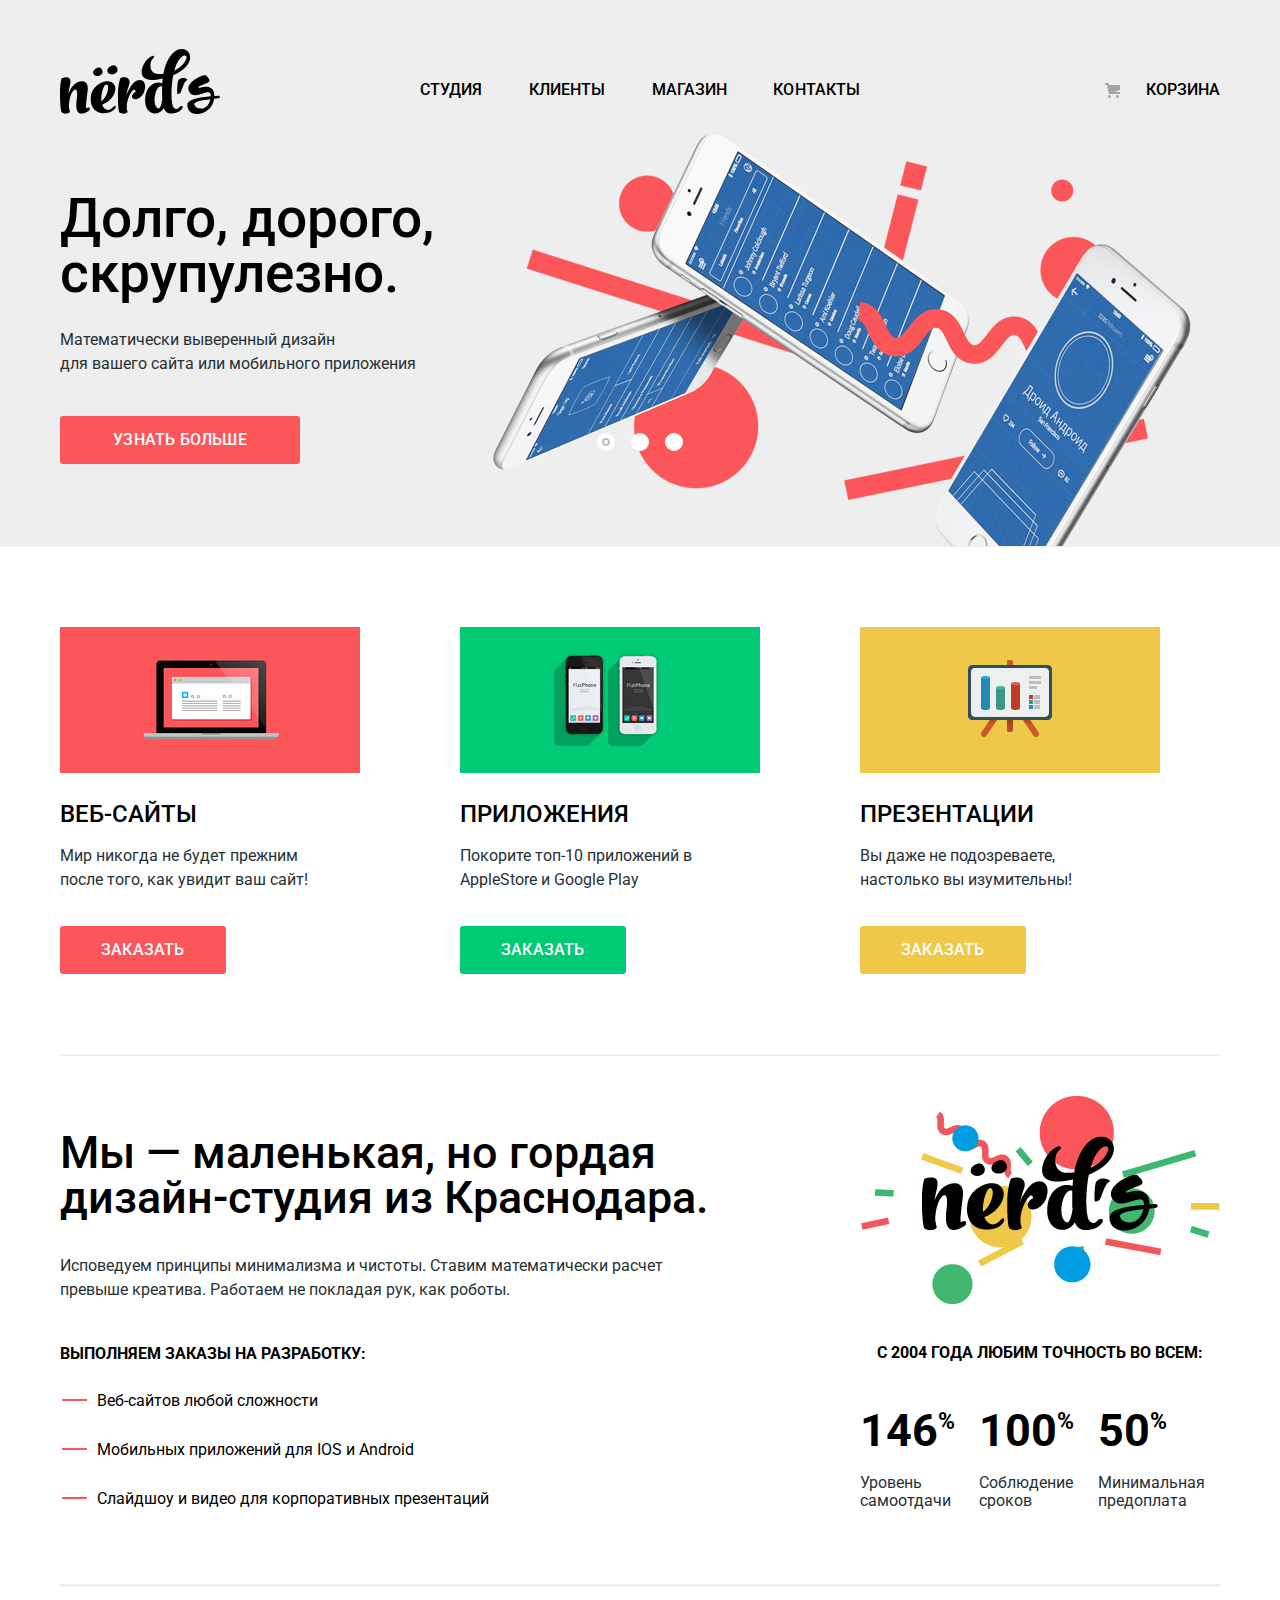
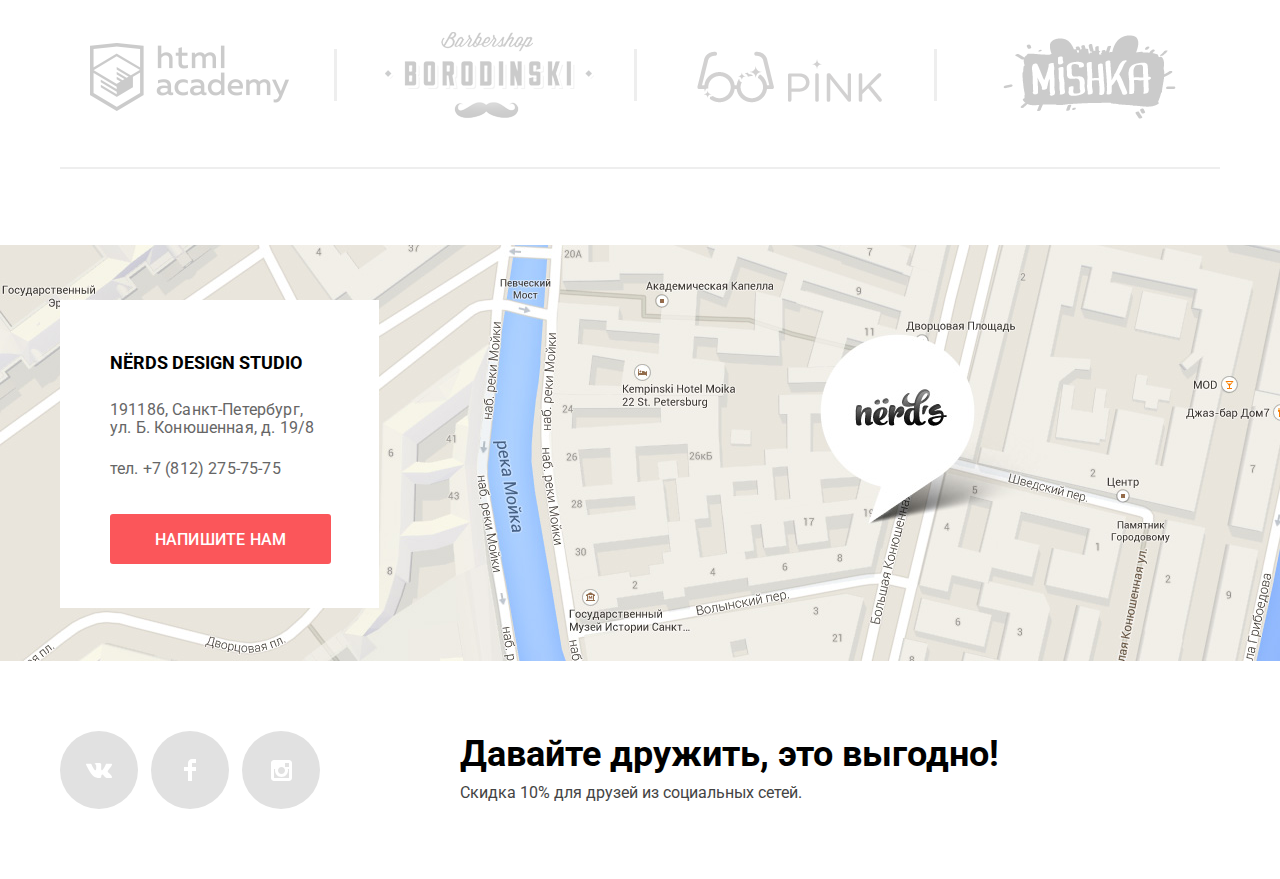
==== commit 4f200d02: "Правки" ====
--- a/index.html
+++ b/index.html
@@ -4,8 +4,8 @@
 	<meta charset="utf-8">
 	<title>HTML Academy: Нёрдс</title>
 	<link href="https://fonts.googleapis.com/css?family=Roboto:400,500,700&amp;subset=cyrillic" rel="stylesheet">
-	<link rel="stylesheet" type="text/css" href="css/normalize.css">
-	<link rel="stylesheet" type="text/css" href="css/style.css">
+	<link rel="stylesheet" href="css/normalize-min.css">
+	<link rel="stylesheet" href="css/style.css">
 </head>
 <body>
 	<header class="header">
@@ -128,7 +128,9 @@
 	</main>
 	<footer class="footer">
 		<div class="map">
-			<div class="container">
+			<div class="container"><!--
+				<iframe src="https://www.google.com/maps/embed?pb=!1m18!1m12!1m3!1d1998.5989424123657!2d30.320894615623903!3d59.93879686904846!2m3!1f0!2f0!3f0!3m2!1i1024!2i768!4f13.1!3m3!1m2!1s0x4696310fca5ba729%3A0xea9c53d4493c879f!2z0JHQvtC70YzRiNCw0Y8g0JrQvtC90Y7RiNC10L3QvdCw0Y8g0YPQuy4sIDE5LCDQodCw0L3QutGCLdCf0LXRgtC10YDQsdGD0YDQsywgMTkxMTg2!5e0!3m2!1sru!2sru!4v1522589259515" width="1440" height="416" allowfullscreen>
+			</iframe>-->
 				<div class="write-us">
 					<p class="write-title">Nёrds design studio</p>
 					<p class="write-contact">191186, Санкт-Петербург, ул. Б. Конюшенная, д. 19/8</p>
@@ -165,7 +167,7 @@
 </svg></a></li>
 						<li><a class="social-button" href="#">
 							<span class="visually-hidden">Инстаграм</span>
-							<svg version="1.1" id="Layer_1" xmlns="http://www.w3.org/2000/svg" xmlns:xlink="http://www.w3.org/1999/xlink" x="0px" y="0px"
+							<svg version="1.1" id="Layer_3" xmlns="http://www.w3.org/2000/svg" xmlns:xlink="http://www.w3.org/1999/xlink" x="0px" y="0px"
 	 width="21px" height="21px" viewBox="0 0 21 21" enable-background="new 0 0 21 21" xml:space="preserve">
 <path fill="#FFFFFF" d="M18,0H3C1.35,0,0,1.35,0,3v15c0,1.65,1.35,3,3,3h15c1.65,0,3-1.35,3-3V3C21,1.35,19.65,0,18,0z M10.5,7
 	c1.93,0,3.5,1.57,3.5,3.5S12.43,14,10.5,14S7,12.43,7,10.5S8.57,7,10.5,7z M18,18H3V9h1.181C4.067,9.482,4,9.983,4,10.5
@@ -186,7 +188,7 @@
 		<form class="appointment-form" action="https://echo.htmlacademy.ru" method="post">
 			<p class="appointment-info">
 				<label for="appointment-name">Ваше имя:</label>
-				<input id="appointment-name" type="text" name="name" value="" placeholder="Имя Фамилия">
+				<input id="appointment-name" type="text" name="username" value="" placeholder="Имя Фамилия">
 			</p>
 			<p class="appointment-info">
 				<label for="appointment-email">Ваш e-mail:</label>
@@ -201,6 +203,6 @@
 		<button class="modal-close" type="button">Закрыть</button>
 	</section>
 	<!--<p>Репозиторий создан для обучения на интенсивном онлайн‑курсе «<a href="https://htmlacademy.ru/intensive/htmlcss">Профессиональный HTML и CSS, уровень 1</a>».</p>-->
-	<script src="js/script-min.js"></script>
+	<script src="js/script.js"></script>
 </body>
 </html>
--- a/css/style.css
+++ b/css/style.css
@@ -19,7 +19,8 @@
 	width: 1200px;
 	margin: 0 auto;
 	padding: 0 20px;
-	box-sizing: border-box;
+	-webkit-box-sizing: border-box;
+	        box-sizing: border-box;
 }
 
 .visually-hidden {
@@ -48,11 +49,13 @@
 }
 
 .btn:focus {
-    box-shadow: 0 0 3px 1px rgb(141, 165, 230);
+    -webkit-box-shadow: 0 0 3px 1px rgb(141, 165, 230);
+            box-shadow: 0 0 3px 1px rgb(141, 165, 230);
 }
 .btn:active {
   	color: rgba(255, 255, 255, 0.3);
-    box-shadow: 0 3px rgba(0, 0, 0, 0.1) inset;
+    -webkit-box-shadow: 0 3px rgba(0, 0, 0, 0.1) inset;
+            box-shadow: 0 3px rgba(0, 0, 0, 0.1) inset;
 }
 .slide-btn {
 	width: 240px;
@@ -97,9 +100,15 @@
 }
 
 .social-button {
+	display: -webkit-box;
+	display: -ms-flexbox;
 	display: flex;
-	align-items: center;
-	justify-content: center;
+	-webkit-box-align: center;
+	    -ms-flex-align: center;
+	        align-items: center;
+	-webkit-box-pack: center;
+	    -ms-flex-pack: center;
+	        justify-content: center;
 	height: 78px;
 	width: 78px;
 	background-color: #e1e1e1;
@@ -112,7 +121,8 @@
 
 .social-button:focus {
 	background-color: #d7373b;
-	box-shadow: inset 0 3px 0 0 #c23235;
+	-webkit-box-shadow: inset 0 3px 0 0 #c23235;
+	        box-shadow: inset 0 3px 0 0 #c23235;
 }
 .social-button:hover path {
 	fill: #ffffff;
@@ -131,6 +141,8 @@
 	margin-bottom: 80px;
 }
 .main-navigation {
+	display: -webkit-box;
+	display: -ms-flexbox;
 	display: flex;
 	
 }
@@ -141,9 +153,13 @@
 	margin-top: 49px;
 }
 .site-navigation {
+	display: -webkit-box;
+	display: -ms-flexbox;
 	display: flex;
-	justify-content: space-between;
-
+	-webkit-box-pack: justify;
+	    -ms-flex-pack: justify;
+	        justify-content: space-between;
+	flex-wrap: wrap;
 	width: 440px;
 	margin-right: auto;
 	margin-top: 75px;
@@ -248,6 +264,7 @@
 }
 .slider {
 	position: relative;
+	background-color: #eeeeee;
 }
 .slides {
 	margin: 0;
@@ -304,12 +321,15 @@
 
 	text-align: center;
 	font-size: 0;
-	transform: translateX(-50%);
+	-webkit-transform: translateX(-50%);
+	    -ms-transform: translateX(-50%);
+	        transform: translateX(-50%);
 }
 .slider-controls i {
 	position: relative;
 
 	display: inline-block;
+	vertical-align: middle;
 	width: 18px;
 	height: 18px;
 	padding: 8px; 
@@ -361,8 +381,14 @@
 	margin: 0px;
 	padding: 0px;
 
+	display: -webkit-box;
+
+	display: -ms-flexbox;
+
 	display: flex;
-	justify-content: flex-start;
+	-webkit-box-pack: start;
+	    -ms-flex-pack: start;
+	        justify-content: flex-start;
 	border-bottom: 2px solid #eeeeee;
 }
 
@@ -404,8 +430,12 @@
 	text-transform: uppercase; 
 }
 .info {
+	display: -webkit-box;
+	display: -ms-flexbox;
 	display: flex;
-	justify-content: space-between;
+	-webkit-box-pack: justify;
+	    -ms-flex-pack: justify;
+	        justify-content: space-between;
 	margin-top: 40px;
 	padding-bottom: 48px;
     border-bottom: 1px solid #eeeeee;
@@ -527,48 +557,61 @@
 	margin-bottom: 80px
 }
 .carousel {
-  margin: 0 auto;
-  width: 1160px;
+  	margin: 0 auto;
+  	width: 1160px;
 }
 .carousel-list  {
   
-  display: flex;
+  	display: -webkit-box;
   
-  justify-content: space-between;
-  margin-top: 0;
-  padding: 0;
-  margin-bottom: 80px;
-  border-top: 2px solid #eeeeee;
-  border-bottom: 2px solid #eeeeee;
+  	display: -ms-flexbox;
+  
+  	display: flex;
+  
+  	-webkit-box-pack: justify;
+  
+      	-ms-flex-pack: justify;
+  
+          	justify-content: space-between;
+    flex-wrap: wrap;
+  	margin-top: 0;
+  	padding: 0;
+  	margin-bottom: 76px;
+  	border-top: 2px solid #eeeeee;
+  	border-bottom: 2px solid #eeeeee;
 }
 .carousel-item {
 	position: relative;
 }
 .carousel-item::after {
-  content: " ";
-
-  position: absolute;
-  right:-17px;
-  top:62px;
-
-  display: block;
-  width:3px;
-  height:52px;
-  background-color:#eeeeee;
+  	content: " ";
+
+  	position: absolute;
+  	right: -17px;
+  	top: 62px;
+
+  	display: block;
+  	width: 3px;
+  	height: 52px;
+  	background-color:#eeeeee;
 }
 
 .carousel-item:last-child::after {
-  content: none;
+  	content: none;
 }
 .carousel-item {
-  display: flex;
-  justify-content: space-between;
-  width: 260px;
-  height: 180px;
-  padding: 0;
-  margin: 0;
-  text-align: center;
-  vertical-align: middle;
+  	display: -webkit-box;
+  	display: -ms-flexbox;
+  	display: flex;
+  	-webkit-box-pack: justify;
+      	-ms-flex-pack: justify;
+          	justify-content: space-between;
+  	width: 260px;
+  	height: 180px;
+  	padding: 0;
+  	margin: 0;
+  	text-align: center;
+  	vertical-align: middle;
 }
 
 .carousel-item a {
@@ -591,7 +634,9 @@
 .page-title {
 	font-size: 55px;
 	line-height: 55px;
-	align-items: center;
+	-webkit-box-align: center;
+	    -ms-flex-align: center;
+	        align-items: center;
 	font-weight: 500;
 	margin: 0;
 	padding: 0;
@@ -646,7 +691,8 @@
 
 	border: 8px solid #ffffff;
 	background-color: #ababab;
-	box-shadow: 0 2px 1px 0 #cfcfcf;
+	-webkit-box-shadow: 0 2px 1px 0 #cfcfcf;
+	        box-shadow: 0 2px 1px 0 #cfcfcf;
 	border-radius: 50%;
 	cursor: pointer;
 }
@@ -662,6 +708,7 @@
 .price-controls label {
 	display: inline-block;
 	width: 50%;
+	vertical-align: middle;
 
 	font-size: 16px;
 	text-transform: uppercase;
@@ -721,7 +768,7 @@
 	position: relative;
 	display: block;
 
-	margin-bottom: 17px;
+	margin-bottom: 16px;
 	margin-left: 35px;
 }
 .filter-input {
@@ -730,7 +777,7 @@
 	color: #283136;
 }
 
-.filter-radio +label::before {
+.filter-radio + label::before {
 	content: "";
 	position: absolute;
 
@@ -745,7 +792,7 @@
 	background-position: 0 0;
 	opacity: 0.4;
 }
-.filter-radio:checked +label::before {
+.filter-radio:checked + label::before {
 	content: "";
 	position: absolute;
 
@@ -760,15 +807,15 @@
 	background-position: 0 0;
 	opacity: 0.4;
 }
-.filter-checkbox +label::before {
+.filter-checkbox + label::before {
 	content: "";
 	position: absolute;
 
 	width: 27px;
 	height: 25px;
 
-	left: -38px;
-	top: -3px;
+	left: -37px;
+	top: 0px;
 
 	background-image: url(../img/checkbox-off.svg);
 	background-repeat: no-repeat;
@@ -780,8 +827,8 @@
 	position: absolute;
 	width: 27px;
 	height: 25px;
-	left: -38px;
-	top: -3px;
+	left: -37px;
+	top: 0px;
 
 	background-image: url(../img/checkbox-on.svg);
 	background-repeat: no-repeat;
@@ -820,7 +867,8 @@
 	vertical-align: middle;
 
 	padding: 15px;
-	box-sizing: border-box;
+	-webkit-box-sizing: border-box;
+	        box-sizing: border-box;
 	border-radius: 5px;
 }
 .filter-button:hover {
@@ -829,12 +877,19 @@
 .filter-button:focus {
 	background-color: #d5d5d5;
 	color: rgba(0,0,0,0.3);
-	box-shadow: 2px 0 solid #bfbfbf;
+	-webkit-box-shadow: 2px 0 solid #bfbfbf;
+	        box-shadow: 2px 0 solid #bfbfbf;
 }
 .filters-block {
+	display: -webkit-box;
+	display: -ms-flexbox;
 	display: flex;
-	justify-content: flex-start;
-	align-items: flex-start;
+	-webkit-box-pack: start;
+	    -ms-flex-pack: start;
+	        justify-content: flex-start;
+	-webkit-box-align: start;
+	    -ms-flex-align: start;
+	        align-items: flex-start;
 	margin-top: 3px;
 }
 .sort {
@@ -850,9 +905,16 @@
 
 .sorting-list {
 
+	display: -webkit-box;
+
+	display: -ms-flexbox;
+
 	display: flex;
-	flex-wrap: wrap;
-	align-items: flex-start;
+	-ms-flex-wrap: wrap;
+	    flex-wrap: wrap;
+	-webkit-box-align: start;
+	    -ms-flex-align: start;
+	        align-items: flex-start;
 	padding: 0;
 	margin: 0;
 	margin-bottom: 57px;
@@ -884,9 +946,15 @@
 
 
 .sorting-direction {
+	display: -webkit-box;
+	display: -ms-flexbox;
 	display: flex;
-	justify-content: space-between;
-	align-items: center;
+	-webkit-box-pack: justify;
+	    -ms-flex-pack: justify;
+	        justify-content: space-between;
+	-webkit-box-align: center;
+	    -ms-flex-align: center;
+	        align-items: center;
 	margin: 0;
 	padding: 0;
 	width: 40px
@@ -906,8 +974,11 @@
 
 
 .catalog-list {
+	display: -webkit-box;
+	display: -ms-flexbox;
 	display: flex;
-	flex-wrap: wrap;
+	-ms-flex-wrap: wrap;
+	    flex-wrap: wrap;
 	padding: 0;
 	margin: 0;
 	margin-bottom: 30px;
@@ -916,8 +987,12 @@
 	width: 760px;
 }
 .catalog-colums {
+	display: -webkit-box;
+	display: -ms-flexbox;
 	display: flex;
-	justify-content: space-between;
+	-webkit-box-pack: justify;
+	    -ms-flex-pack: justify;
+	        justify-content: space-between;
 }
 
 .catalog-item {
@@ -956,7 +1031,8 @@
 
 
 .catalog-item:hover {
-	box-shadow: 0 6px 15px rgba(0,1,1,.25);
+	-webkit-box-shadow: 0 6px 15px rgba(0,1,1,.25);
+	        box-shadow: 0 6px 15px rgba(0,1,1,.25);
 }
 .catalog-item:hover::before {
 
@@ -967,7 +1043,9 @@
 	font-size: 18px;
 	line-height: 30px;
 	font-weight: 700;
-	align-items: center;
+	-webkit-box-align: center;
+	    -ms-flex-align: center;
+	        align-items: center;
 	margin-left: 83px;
 	margin-bottom: 15px;
 	text-transform: uppercase;
@@ -984,7 +1062,11 @@
 	font-size: 16px;
 	line-height: 18px;
 
-	align-items: center;
+	-webkit-box-align: center;
+
+	    -ms-flex-align: center;
+
+	        align-items: center;
 
 	margin-left: 20px;
 	margin-bottom: 45px;
@@ -1025,8 +1107,11 @@
 
 
 .pagination-list {
+	display: -webkit-box;
+	display: -ms-flexbox;
 	display: flex;
-	flex-wrap: wrap;
+	-ms-flex-wrap: wrap;
+	    flex-wrap: wrap;
 	padding: 0;
 	margin: 0;
 	margin-bottom: 60px;
@@ -1041,7 +1126,7 @@
 }
 .pagination-item a {
 	display: block;
-	padding: 15px 19px;
+	padding: 17px 19px;
 
 	font-size: 16px;
 	line-height: 18px;
@@ -1060,10 +1145,17 @@
 	background-color: #d5d5d5;
 	color: rgba(0,0,0,0.3);
 }
+
+.pagination-item a:active {
+	background-color: #d5d5d5;
+	color: #000000;
+	box-shadow: 0 3px 0 #bfbfbf inset;
+	color: #959595;
+}
 .pagination-item-current a {
 	background-color: #ffffff;
 	border: 3px solid #dbdbdb;
-	padding: 12px 17px;
+	padding: 13px 17px;
 
 }
 .pagination-item-next a {
@@ -1073,18 +1165,24 @@
 .footer {
 	color: #000000;
 	background-color: #ffffff;
-	/*margin-top: 80px;*/
-}
-/*карта по пп не совпадает*/
+}
+
 .map {
 	background-image: url(../img/map.jpg);
+	background-color: #e9e5dc;
 	background-repeat: no-repeat;
 	background-position: 0 0;
 	background-size: cover;
 
 	width: 100%;
 	height: 416px;
-}
+	
+}/*
+.map iframe {
+	position: relative;
+	z-index: 2;
+	border: none;
+}*/
 
 .write-us {
 	position: relative;
@@ -1102,7 +1200,7 @@
 	padding: 0;
 
 	padding-left: 50px;
-	padding-top: 51px;
+	padding-top: 48px;
 }
 
 .write-contact {
@@ -1115,11 +1213,16 @@
 	padding: 0;
 
 	padding-left: 50px;
-	padding-top: 20px; 
+	padding-top: 23px; 
+	letter-spacing: 0.01em;
 }
 .footer-row .container {
+	display: -webkit-box;
+	display: -ms-flexbox;
 	display: flex;
-	justify-content: flex-start;
+	-webkit-box-pack: start;
+	    -ms-flex-pack: start;
+	        justify-content: flex-start;
 }
 .footer-text {
 	width: 560px;
@@ -1150,9 +1253,14 @@
 	margin: 70px 140px 70px 0;
 }
 .social-icon ul {
+	display: -webkit-box;
+	display: -ms-flexbox;
 	display: flex;
-	flex-wrap: wrap;
-	justify-content: space-between;
+	-ms-flex-wrap: wrap;
+	    flex-wrap: wrap;
+	-webkit-box-pack: justify;
+	    -ms-flex-pack: justify;
+	        justify-content: space-between;
 	width: 260px;
 	margin: 0 auto;
 	padding: 0;
@@ -1171,6 +1279,46 @@
 }
 
 /*ФОРМА*/
+@keyframes bounce {
+	0% {
+    transform: translateY(-2000px);
+  	}
+
+  	70% {
+    	transform: translateY(30px);
+  	}
+
+  	90% {
+    	transform: translateY(-10px);
+  	}
+
+  	100% {
+    	transform: translateY(0);
+  	}
+	}
+
+@keyframes shake {
+  	0%,
+  	100% {
+    	transform: translateX(0);
+  	}
+
+  	10%,
+  	30%,
+  	50%,
+  	70%,
+  	90% {
+    	transform: translateX(-10px);
+  	}
+
+  	20%,
+  	40%,
+  	60%,
+  	80% {
+    	transform: translateX(10px);
+  	}
+}
+
 .modal {
 	position: fixed;
 
@@ -1178,16 +1326,19 @@
 
 	background-color: #ffffff;
 
-	box-shadow: 0 30px 50px rgba(0, 0, 0, 0.7);
+	-webkit-box-shadow: 0 30px 50px rgba(0, 0, 0, 0.7);
+
+	        box-shadow: 0 30px 50px rgba(0, 0, 0, 0.7);
 }
 
 .modal-wrt-us {
 	top: 50%;
 	left: 50%;
-	transform: translate(-50%, -50%);
-
-	width: 760px;
-	padding: 70px 100px 84px 100px;
+	-webkit-transform: translate(-50%, -50%);
+	    -ms-transform: translate(-50%, -50%);
+	        transform: translate(-50%, -50%);
+
+	width: 960px;
 	
 
 	display: none;
@@ -1195,43 +1346,58 @@
 .appointment-info {
 	margin: 0;
 	padding: 0;
+	margin-bottom: 40px;
 }
 .modal-info {
 	margin: 0;
-	margin-bottom: 40px;
+	padding: 0;
+	padding-left: 100px;
+	padding-top: 65px;
+	padding-bottom: 40px;
 
 	font-size: 45px;
 	line-height: 45px;
 	font-weight: 500;
 }
-.appointment-info {
-	margin-bottom: 40px;
-}
-
 .appointment-form {
+	display: -webkit-box;
+	display: -ms-flexbox;
 	display: flex;
-  	flex-wrap: wrap;
-  	justify-content: space-between;
+  	-ms-flex-wrap: wrap;
+  	    flex-wrap: wrap;
+  	-webkit-box-pack: justify;
+  	    -ms-flex-pack: justify;
+  	        justify-content: space-between;
+  	margin: 0 100px;
+	margin-bottom: 84px;
 }
 .modal-show {
+  display: block;
+  
+  animation: bounce 0.6s;
+}
+
+.modal-error {
+  animation: shake 0.6s;
+}
+.appointment-form label {
 	display: block;
-}
-.appointment-form label {
-	display: none;
 	margin: 0;
 	font-size: 16px;
 	line-height: 18px;
 	font-weight: 700;
-	margin-bottom: 7px;
+	margin-bottom: 11px;
 }
 .appointment-form input[type="text"],
 .appointment-form input[type="email"] {
-	box-sizing: border-box;
+	-webkit-box-sizing: border-box;
+	        box-sizing: border-box;
 	width: 359px;
 	padding: 10px 10px;
 }
 .appointment-form textarea {
-	box-sizing: border-box;
+	-webkit-box-sizing: border-box;
+	        box-sizing: border-box;
 	width: 760px;
 	padding: 7px 13px;
 	padding-bottom: 55px;
@@ -1264,12 +1430,13 @@
 }
 .modal-write-btn {
 	width: 260px;
-	padding: 13px;
-	border-radius: 3px;
+	padding: 15px 0;
+	border-radius: 5px;
 	background-color: #fb565a;
 	color: #ffffff;
 	font-size: 16px;
 	line-height: 18px;
+	text-transform: uppercase;
 }
 .modal-close {
 	position: absolute;
@@ -1281,6 +1448,15 @@
 	font-size: 0;
 	border: 0;
 	cursor: pointer;
+	opacity: 0.3;
+}
+.modal-close:hover {
+	opacity: 1;
+}
+
+.modal-close:active {
+	opacity: 0.1;
+	border: none;
 }
 .modal-close::before,
 .modal-close::after {
@@ -1293,8 +1469,12 @@
 	background-color: #fecccd;
 }
 .modal-close::before {
-	transform: rotate(45deg);
+	-webkit-transform: rotate(45deg);
+	    -ms-transform: rotate(45deg);
+	        transform: rotate(45deg);
 }
 .modal-close::after {
-	transform: rotate(-45deg);
-}
+	-webkit-transform: rotate(-45deg);
+	    -ms-transform: rotate(-45deg);
+	        transform: rotate(-45deg);
+}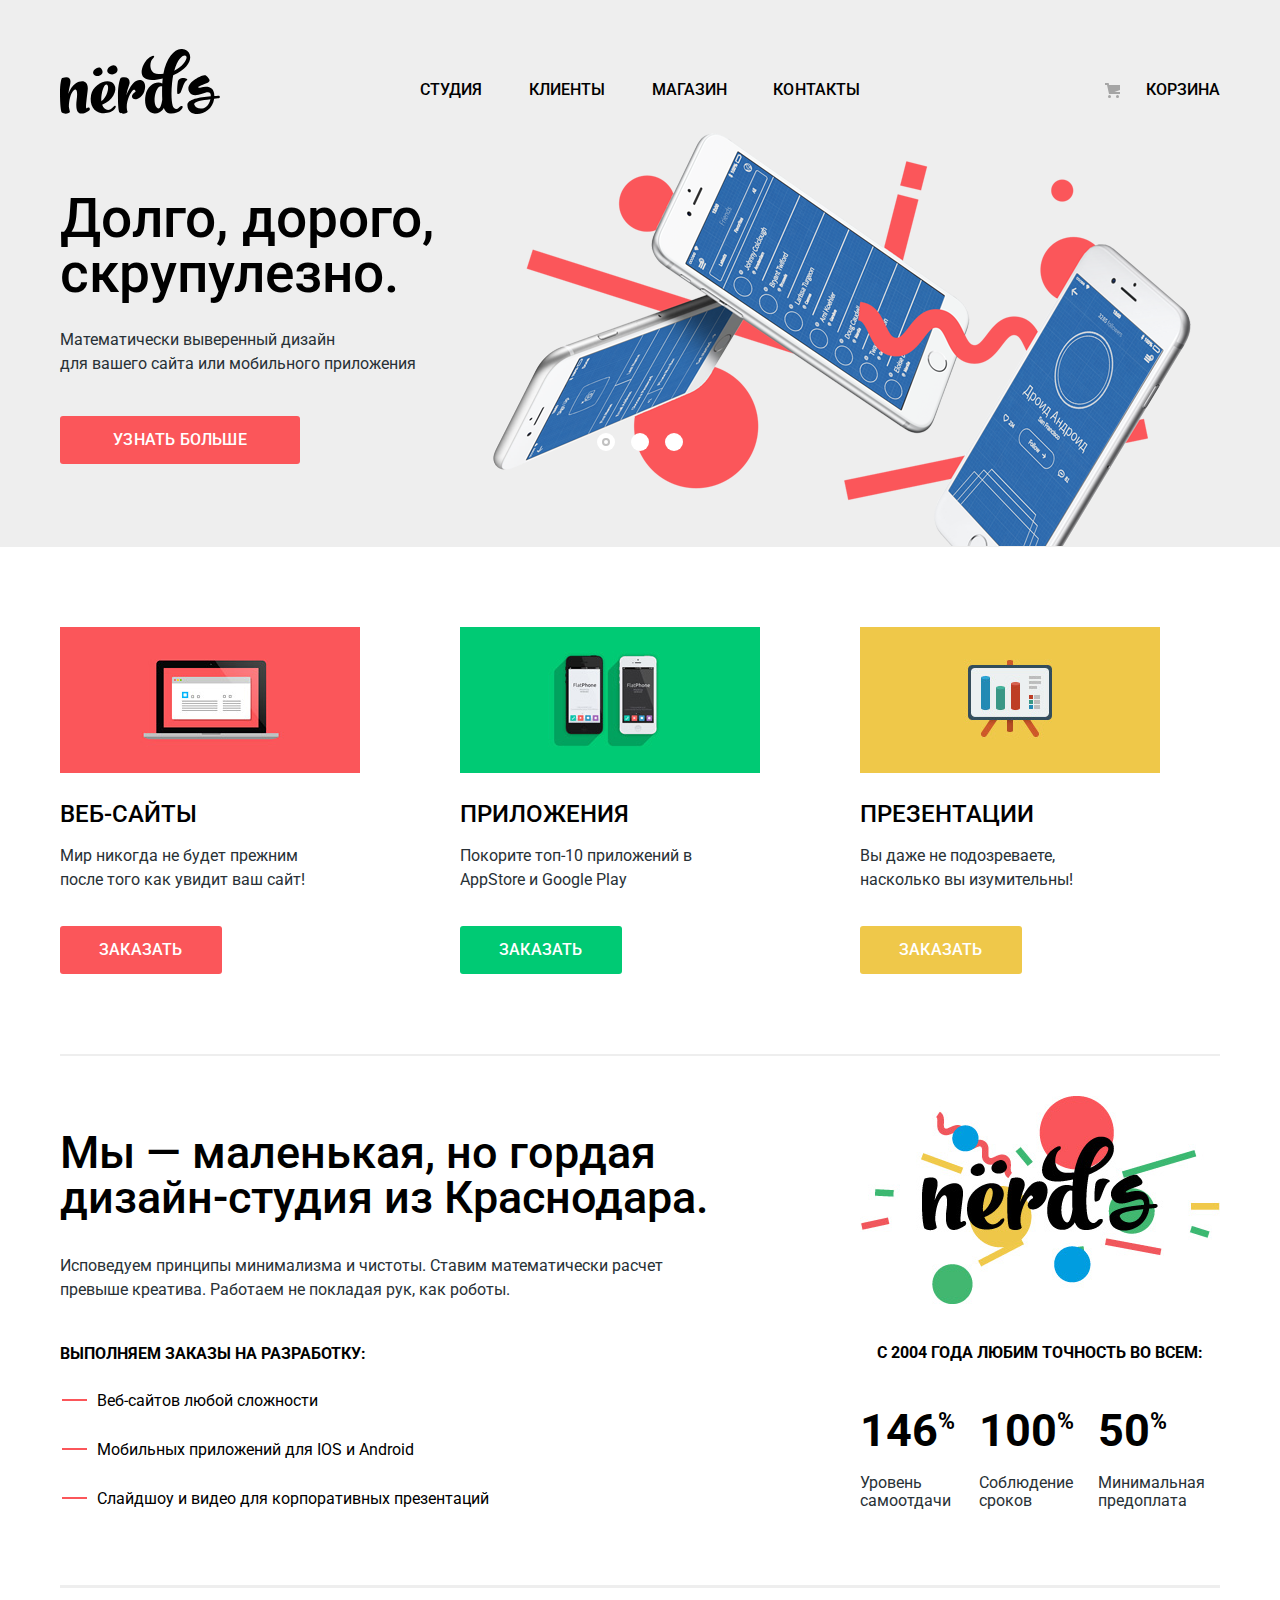
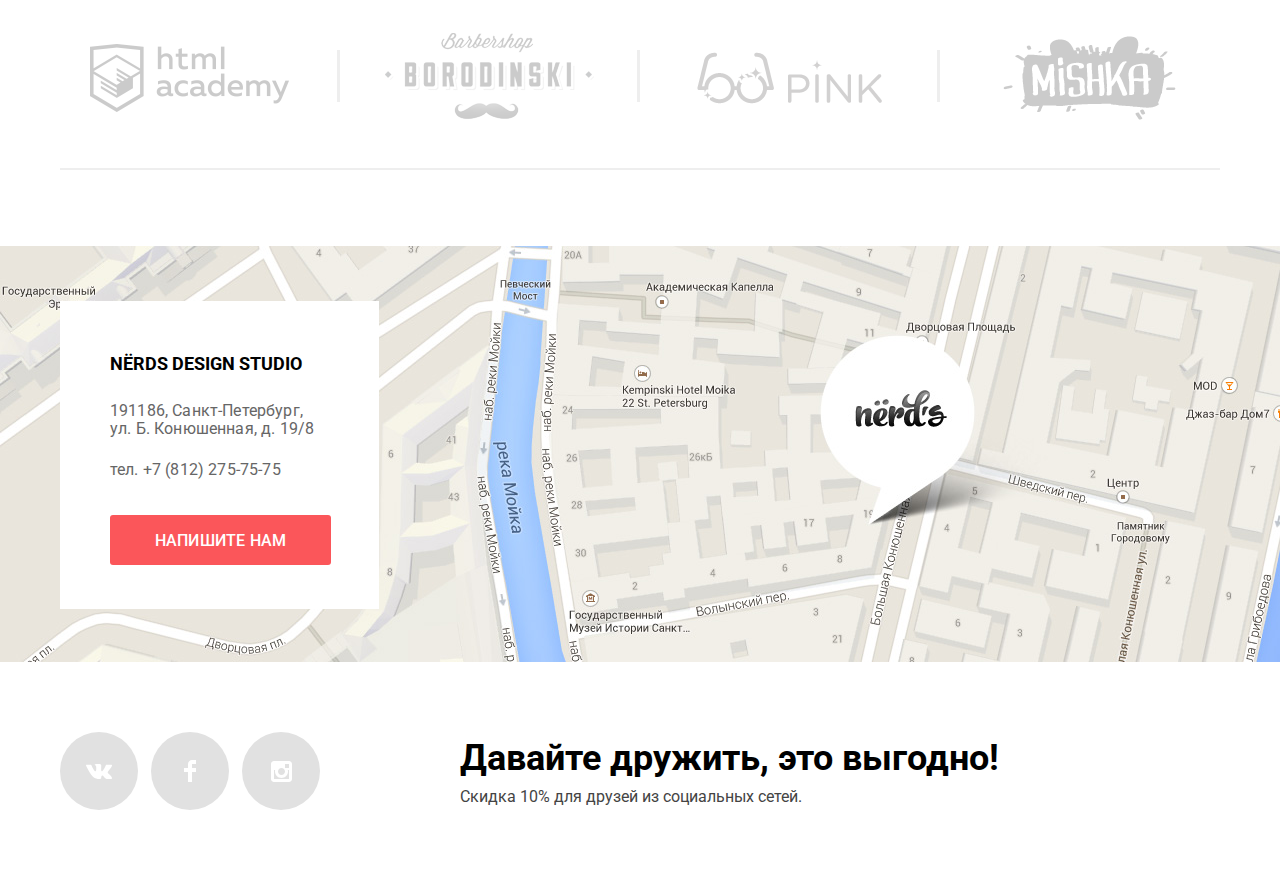
==== commit faaab252: "На проверку" ====
--- a/index.html
+++ b/index.html
@@ -5,7 +5,7 @@
 	<title>HTML Academy: Нёрдс</title>
 	<link href="https://fonts.googleapis.com/css?family=Roboto:400,500,700&amp;subset=cyrillic" rel="stylesheet">
 	<link rel="stylesheet" href="css/normalize-min.css">
-	<link rel="stylesheet" href="css/style.css">
+	<link rel="stylesheet" href="css/style-min.css">
 </head>
 <body>
 	<header class="header">
@@ -56,19 +56,19 @@
 				<li class="features-item">
 					<img src="img/features-1.jpg" alt="Веб-сайты" width="300" height="146">
 					<h3>ВЕБ-САЙТЫ</h3>
-					<p>Мир никогда не будет прежним после того, как увидит ваш сайт!</p>
+					<p>Мир никогда не будет прежним после того как увидит ваш сайт!</p>
 					<a  class="btn red-btn features-btn" href="catalog.html">ЗАКАЗАТЬ</a>
 				</li>
 				<li class="features-item">
 					<img src="img/features-2.jpg" alt="Приложения" width="300" height="146">
 					<h3>ПРИЛОЖЕНИЯ</h3>
-					<p>Покорите топ-10 приложений в AppleStore и Google Play</p>
+					<p>Покорите топ-10 приложений в AppStore и Google Play</p>
 					<a class="btn green-btn features-btn" href="catalog.html">ЗАКАЗАТЬ</a>
 				</li>
 				<li class="features-item">
 					<img src="img/features-3.jpg" alt="Презентации" width="300" height="146">
 					<h3>ПРЕЗЕНТАЦИИ</h3>
-					<p>Вы даже не подозреваете, настолько вы изумительны!</p>
+					<p>Вы даже не подозреваете, насколько вы изумительны!</p>
 					<a class="btn yellow-btn features-btn" href="catalog.html">ЗАКАЗАТЬ</a>
 				</li>
 			</ul>
@@ -128,9 +128,9 @@
 	</main>
 	<footer class="footer">
 		<div class="map">
-			<div class="container"><!--
+			<div class="container">
 				<iframe src="https://www.google.com/maps/embed?pb=!1m18!1m12!1m3!1d1998.5989424123657!2d30.320894615623903!3d59.93879686904846!2m3!1f0!2f0!3f0!3m2!1i1024!2i768!4f13.1!3m3!1m2!1s0x4696310fca5ba729%3A0xea9c53d4493c879f!2z0JHQvtC70YzRiNCw0Y8g0JrQvtC90Y7RiNC10L3QvdCw0Y8g0YPQuy4sIDE5LCDQodCw0L3QutGCLdCf0LXRgtC10YDQsdGD0YDQsywgMTkxMTg2!5e0!3m2!1sru!2sru!4v1522589259515" width="1440" height="416" allowfullscreen>
-			</iframe>-->
+			</iframe>
 				<div class="write-us">
 					<p class="write-title">Nёrds design studio</p>
 					<p class="write-contact">191186, Санкт-Петербург, ул. Б. Конюшенная, д. 19/8</p>
@@ -202,7 +202,6 @@
 		</form>
 		<button class="modal-close" type="button">Закрыть</button>
 	</section>
-	<!--<p>Репозиторий создан для обучения на интенсивном онлайн‑курсе «<a href="https://htmlacademy.ru/intensive/htmlcss">Профессиональный HTML и CSS, уровень 1</a>».</p>-->
-	<script src="js/script.js"></script>
+	<script src="js/script-min.js"></script>
 </body>
 </html>
--- a/css/style-min.css
+++ b/css/style-min.css
@@ -0,0 +1 @@
+@-webkit-keyframes bounce{0%{-webkit-transform:translateY(-2000px);transform:translateY(-2000px)}70%{-webkit-transform:translateY(30px);transform:translateY(30px)}90%{-webkit-transform:translateY(-10px);transform:translateY(-10px)}to{-webkit-transform:translateY(0);transform:translateY(0)}}@keyframes bounce{0%{-webkit-transform:translateY(-2000px);transform:translateY(-2000px)}70%{-webkit-transform:translateY(30px);transform:translateY(30px)}90%{-webkit-transform:translateY(-10px);transform:translateY(-10px)}to{-webkit-transform:translateY(0);transform:translateY(0)}}@-webkit-keyframes shake{0%,to{-webkit-transform:translateX(0);transform:translateX(0)}10%,30%,50%,70%,90%{-webkit-transform:translateX(-10px);transform:translateX(-10px)}20%,40%,60%,80%{-webkit-transform:translateX(10px);transform:translateX(10px)}}@keyframes shake{0%,to{-webkit-transform:translateX(0);transform:translateX(0)}10%,30%,50%,70%,90%{-webkit-transform:translateX(-10px);transform:translateX(-10px)}20%,40%,60%,80%{-webkit-transform:translateX(10px);transform:translateX(10px)}}.example{display:-ms-grid;display:grid;-webkit-transition:all .5s;-o-transition:all .5s;transition:all .5s;-webkit-user-select:none;-moz-user-select:none;-ms-user-select:none;user-select:none;background:-webkit-gradient(linear,left top,left bottom,from(#fff),to(#000));background:-webkit-linear-gradient(top,#fff,#000);background:-o-linear-gradient(top,#fff,#000);background:linear-gradient(to bottom,#fff,#000)}body{margin:0;padding:0;min-width:1200px;font-family:Roboto,Arial,sans-serif;font-size:16px;line-height:24px;font-weight:400;color:#000;background-color:#fff}a{text-decoration:none}.container{width:1200px;margin:0 auto;padding:0 20px;-webkit-box-sizing:border-box;box-sizing:border-box}.visually-hidden{position:absolute;width:1px;height:1px;clip:rect(0 0 0 0)}.btn{position:relative;display:inline-block;padding:17px 16px 15px;font-weight:500;font-size:16px;line-height:18px;font-family:inherit;vertical-align:middle;text-align:center;text-transform:uppercase;text-decoration:none;letter-spacing:.012em;border:0;border-radius:3px;cursor:pointer}.btn:focus{-webkit-box-shadow:0 0 3px 1px #8da5e6;box-shadow:0 0 3px 1px #8da5e6}.btn:active{color:rgba(255,255,255,.3);-webkit-box-shadow:0 3px rgba(0,0,0,.1) inset;box-shadow:0 3px rgba(0,0,0,.1) inset}.slide-btn{width:240px;padding:15px 0}.red-btn{color:#fff;background-color:#fb565a}.features-btn{padding:15px 39px}.red-btn:focus,.red-btn:hover{background-color:#e74246}.red-btn:active{background-color:#d7373b}.green-btn{color:#fff;background-color:#00ca74}.green-btn:focus,.green-btn:hover{background-color:#00bc6c}.green-btn:active{background-color:#00aa62}.yellow-btn{color:#fff;background-color:#efc84a}.yellow-btn:focus,.yellow-btn:hover{background-color:#eab534}.yellow-btn:active{background-color:#eab534}.social-button{display:-webkit-box;display:-ms-flexbox;display:flex;-webkit-box-align:center;-ms-flex-align:center;align-items:center;-webkit-box-pack:center;-ms-flex-pack:center;justify-content:center;height:78px;width:78px;background-color:#e1e1e1;border-radius:50%}.social-button:hover{background-color:#e74246}.social-button:focus{background-color:#d7373b;-webkit-box-shadow:inset 0 3px 0 0 #c23235;box-shadow:inset 0 3px 0 0 #c23235}.social-button:hover path{fill:#fff}.social-button:focus path{fill:rgba(227,115,118,.3)}.write-btn{min-width:189px;margin:36px 0 0 50px}.header{background-color:#eee;margin-bottom:80px}.main-navigation{display:-webkit-box;display:-ms-flexbox;display:flex}.main-header-logo{width:160px;margin-right:200px;margin-top:49px}.site-navigation{display:-webkit-box;display:-ms-flexbox;display:flex;-webkit-box-pack:justify;-ms-flex-pack:justify;justify-content:space-between;-ms-flex-wrap:wrap;flex-wrap:wrap;width:440px;margin-right:auto;margin-top:75px;padding:0;letter-spacing:.0047em}.site-navigation-current{position:relative}.cart-current a:not([href]),.site-navigation-current a:not([href]){background-color:#000}.site-navigation-current::after{content:"";position:absolute;left:0;bottom:0;height:2px;width:100%;background-color:#fb565a}.cart{width:160px;margin-top:75px;padding:0;text-align:right}.cart,.cart-current{position:relative}.cart::before{content:"";position:absolute;top:8px;left:45px;width:15px;height:15px;background-image:url(../img/cart-icon.svg);background-repeat:no-repeat;background-position:0 0;opacity:.3}.cart-current::after{content:"";position:absolute;bottom:0;left:50px;right:1px;height:2px;background-color:#fb565a}a.main-header-logo:hover{opacity:.8}a.main-header-logo:focus{opacity:.3}.main-navigation{font-size:16px;line-height:30px;color:#000;text-transform:uppercase;font-weight:500}.site-navigation{list-style:none}.cart,.site-navigation a{color:#000}.cart:hover,.site-navigation a:hover{color:#fb565a}.cart:focus,.site-navigation a:focus{color:rgba(0,0,0,.3)}.slider{position:relative;background-color:#eee}.slides{margin:0;padding:0}.slide{display:none;padding:67px 0 83px}.slide:nth-child(1){display:block;background-image:url(../img/slider-1.png);background-repeat:no-repeat;background-position:433px 9px}.slide:nth-child(2),.slide:nth-child(3){background-image:url(../img/slider-2.png);background-repeat:no-repeat;background-position:100% 0}.slide:nth-child(3){background-image:url(../img/slider-3.png);background-position:100% 20px}.slide h3{width:600px;margin:0 0 27px;font-size:55px;line-height:55px;font-weight:500}.features-list p,.slide p{font-size:16px;line-height:24px;color:#283136}.slide p{max-width:430px;margin:0 0 40px}.slider-controls{position:absolute;left:50%;bottom:104px;z-index:100;width:160px;height:18px;text-align:center;font-size:0;-webkit-transform:translateX(-50%);-ms-transform:translateX(-50%);transform:translateX(-50%)}.slider-controls i{position:relative;display:inline-block;vertical-align:middle;width:18px;height:18px;padding:8px;border-radius:50%;cursor:pointer}.slider-controls i::after{content:"";position:absolute;top:8px;left:8px;z-index:1;width:18px;height:18px;background:#fff;border-radius:50%}.slider-controls .active::before{content:"";position:absolute;top:50%;left:50%;z-index:2;width:4px;height:4px;margin:-4px;background-color:inherit;border:2px solid #c1c1c1;border-radius:50%}.main-container{color:#000;background-color:#fff}.features-list{list-style:none;margin:0;padding:0;display:-webkit-box;display:-ms-flexbox;display:flex;-webkit-box-pack:start;-ms-flex-pack:start;justify-content:flex-start;border-bottom:2px solid #eee}.features-item{width:300px;margin-right:100px;margin-bottom:80px}.features-list h3{font-size:24px;line-height:30px;font-weight:500;padding:0;margin:19px 0 15px}.features-list p{display:block;width:260px;padding:0;margin:0 0 34px}.features-item a{color:#fff;font-size:16px;line-height:18px;text-transform:uppercase}.info{display:-webkit-box;display:-ms-flexbox;display:flex;-webkit-box-pack:justify;-ms-flex-pack:justify;justify-content:space-between;margin-top:40px;padding-bottom:49px;border-bottom:1px solid #eee}.info-description{width:700px}.info-stats{width:360px}.info-title{font-size:45px;line-height:45px;font-weight:500;text-align:left;padding:0;margin:34px 0}.info-lead{display:block;width:660px;font-size:16px;line-height:24px;color:#283136;padding:0;margin:0 0 40px}.info-features{list-style:none;margin:0;padding:0}.info-features li{position:relative;margin-left:37px;margin-bottom:25px}.info-features li::before{content:"";position:absolute;top:10px;left:-35px;width:25px;height:2px;background-color:#fb565a}.info-features-title,.info-stats b{font-size:16px;line-height:24px;font-weight:700;text-transform:uppercase;padding:0;margin:0 0 23px}.info-logo{margin-bottom:30px}.info-stats b{display:block;margin:0 0 24px 17px}.info-stats-table{width:100%;padding:0;margin:40px 0 0;border-collapse:collapse}.info-stats-table td{padding:7px 24px 18px 0}.table-percent{font-size:45px;line-height:37px;font-weight:700}.table-percent span{font-size:23px;line-height:20px;font-weight:700;vertical-align:top}.table-text{font-size:16px;line-height:18px;color:#283136;font-weight:400}.carousel{margin:0 auto;width:1160px}.carousel-item,.carousel-list{display:-webkit-box;display:-ms-flexbox;display:flex;-webkit-box-pack:justify;-ms-flex-pack:justify;justify-content:space-between;padding:0}.carousel-list{-ms-flex-wrap:wrap;flex-wrap:wrap;margin-top:0;margin-bottom:76px;border-top:2px solid #eee;border-bottom:2px solid #eee}.carousel-item{position:relative;width:260px;height:180px;margin:0;text-align:center;vertical-align:middle}.carousel-item::after{content:" ";position:absolute;right:-20px;top:62px;display:block;width:3px;height:52px;background-color:#eee}.carousel-item:last-child::after{content:none}.carousel-item a{width:100%;opacity:.2}.carousel-item a:hover{opacity:1}.carousel-item a:focus{opacity:.1}.inner-page .header{margin-bottom:56px;min-height:355px}.page-title{font-size:55px;line-height:55px;-webkit-box-align:center;-ms-flex-align:center;align-items:center;font-weight:500;padding:0;margin:68px 0 0 215px}.filter-option,.sorting-direction,.sorting-list{list-style:none}.filter-item{padding:0;border:0;margin:0 0 57px}.range-filter{width:260px;margin-top:47px}.range-controls{position:relative;height:41px;background-color:#eee;border-radius:5px;margin-bottom:15px;padding-top:39px;padding-right:20px;padding-left:20px}.range-controls .scale{height:2px;background-color:#d7dcde}.range-controls .bar{width:70%;height:2px;background-color:#00ca74}.range-controls .toggle{position:absolute;top:31px;left:0;width:4px;height:4px;padding:0;border:8px solid #fff;background-color:#ababab;-webkit-box-shadow:0 2px 1px 0 #cfcfcf;box-shadow:0 2px 1px 0 #cfcfcf;border-radius:50%;cursor:pointer}.range-controls .toggle-min{left:18px}.range-controls .toggle-max{left:160px}.price-controls{font-size:0}.price-controls label{display:inline-block;width:50%;vertical-align:middle;font-size:16px;text-transform:uppercase}.price-controls input{width:60px;padding:8px 10px;margin-left:10px;font-family:Roboto,Arial,sans-serif;font-size:16px;text-align:center;color:#283136;border:0;border-radius:5px;background-color:#eee}.max-price{text-align:right}.filters-col{width:260px}.filter ul{padding:0;margin:15px 0 0}.filter fieldset{border:0;padding:0}.filter legend{padding:0;margin:0;font-size:18px;line-height:30px;font-weight:700;text-transform:uppercase}.filter-item-cost{letter-spacing:.03em}.filter-grid{margin-bottom:25px}.filter-features{margin-bottom:30px}.filter-option{position:relative;display:block;margin-bottom:16px;margin-left:35px}.filter-input{font-size:16px;line-height:20px;color:#283136}.filter-radio+label::before{content:"";position:absolute;left:-38px;top:-3px;width:27px;height:25px;background-image:url(../img/radio-off.svg);background-repeat:no-repeat;background-position:0 0;opacity:.4}.filter-radio:checked+label::before{content:"";position:absolute;width:27px;height:25px;left:-38px;top:-3px;background-image:url(../img/radio-on.svg);background-repeat:no-repeat;background-position:0 0;opacity:.4}.filter-checkbox+label::before{content:"";position:absolute;width:27px;height:25px;left:-37px;top:0;background-image:url(../img/checkbox-off.svg);background-repeat:no-repeat;background-position:0 0;opacity:.4}.filter-checkbox:checked+label::before{content:"";position:absolute;width:27px;height:25px;left:-37px;top:0;background-image:url(../img/checkbox-on.svg);background-repeat:no-repeat;background-position:0 0;opacity:.4}.filter-checkbox:focus+label,.filter-checkbox:focus+label::before,.filter-input+label:hover,.filter-input+label:hover::before,.filter-radio:focus+label,.filter-radio:focus+label::before{opacity:1;color:#000}.filter-checkbox:disabled+label,.filter-input:disabled+label,.filter-input:disabled+label::before,.filter-radio:disabled+label::before{opacity:.3}.filter-button{border:0;background-color:#eee;font-size:16px;line-height:18px;text-transform:uppercase;font-weight:500;width:100%;text-align:center;vertical-align:middle;padding:16px;-webkit-box-sizing:border-box;box-sizing:border-box;border-radius:5px}.filter-button:hover{background-color:#dfdfdf}.filter-button:focus{background-color:#d5d5d5;color:rgba(0,0,0,.3);-webkit-box-shadow:2px 0 solid #bfbfbf;box-shadow:2px 0 solid #bfbfbf}.filters-block{display:-webkit-box;display:-ms-flexbox;display:flex;-webkit-box-pack:start;-ms-flex-pack:start;justify-content:flex-start;-webkit-box-align:start;-ms-flex-align:start;align-items:flex-start;margin-top:3px}.sort,.sorting-list{padding:0;text-transform:uppercase}.sort{font-size:18px;line-height:18px;font-weight:700;margin:0;width:400px}.sorting-list{display:-webkit-box;display:-ms-flexbox;display:flex;-ms-flex-wrap:wrap;flex-wrap:wrap;-webkit-box-align:start;-ms-flex-align:start;align-items:flex-start;width:300px;margin:0 20px 57px 0}.sorting-list li{font-size:14px;line-height:18px;margin-right:25px}.sorting-list a{color:#000;opacity:.3}.sorting-list a:focus,.sorting-list a:hover{opacity:.6}.sorting-list a:active,.sorting-list-current{opacity:1}.sorting-direction{display:-webkit-box;display:-ms-flexbox;display:flex;-webkit-box-pack:justify;-ms-flex-pack:justify;justify-content:space-between;-webkit-box-align:center;-ms-flex-align:center;align-items:center;margin:0;padding:0;width:40px}.sorting-link{opacity:.2}.sorting-link:hover{opacity:.5}.catalog-item:hover::before,.sorting-link-current{opacity:1}.catalog-list{display:-webkit-box;display:-ms-flexbox;display:flex;-ms-flex-wrap:wrap;flex-wrap:wrap;padding:0;margin:0 0 27px}.catalog-col{width:760px}.catalog-colums{display:-webkit-box;display:-ms-flexbox;display:flex;-webkit-box-pack:justify;-ms-flex-pack:justify;justify-content:space-between}.catalog-item{position:relative;width:358px;margin-bottom:25px;margin-right:42px}.catalog-item-info{display:none;position:absolute;margin:0;width:240px;height:160px;bottom:0;left:0;background-color:#eee;padding:28px 60px 50px}.catalog-item::before{content:"";display:block;width:360px;height:40px;background-image:url(../img/browser.png);background-repeat:no-repeat;background-position:0 0;opacity:.12}.catalog-item:hover .catalog-item-info{display:block}.catalog-item:hover{-webkit-box-shadow:0 6px 15px rgba(0,1,1,.25);box-shadow:0 6px 15px rgba(0,1,1,.25)}.catalog-item h3,.catalog-item-info p{-webkit-box-align:center;-ms-flex-align:center;align-items:center}.catalog-item h3{font-size:18px;line-height:30px;font-weight:700;text-transform:uppercase;margin:0 0 15px 83px}.catalog-item-title a{color:#000}.catalog-btn,.catalog-item-info p{font-size:16px;line-height:18px;text-align:center}.catalog-item-info p{width:200px;color:#666;margin:0 0 45px 20px}.catalog-btn{border:0;border-radius:3px;text-transform:uppercase;padding:15px 60px;margin-bottom:50px;margin-left:20px}.catalog-btn,.catalog-btn:hover{background-color:#fb565a;color:#fff}.catalog-btn:focus{background-color:#e74246}.catalog-btn:active{background-color:#d7373b}.catalog-item:nth-child(2n){margin-right:0}.pagination-list{display:-webkit-box;display:-ms-flexbox;display:flex;-ms-flex-wrap:wrap;flex-wrap:wrap;padding:0;list-style:none;margin:0 0 56px}.pagination-item{margin-right:13px}.pagination-item:last-child{margin-right:0}.pagination-item a{display:block;padding:17px 19px;font-size:16px;line-height:18px;color:#000;font-weight:500;text-align:center;background-color:#eee;text-transform:uppercase;border-radius:3px}.pagination-item a:hover{background-color:#dfdfdf}.pagination-item a:focus{background-color:#d5d5d5;color:rgba(0,0,0,.3)}.pagination-item a:active{background-color:#d5d5d5;-webkit-box-shadow:0 3px 0 #bfbfbf inset;box-shadow:0 3px 0 #bfbfbf inset;color:#959595}.pagination-item-current a{background-color:#fff;border:3px solid #dbdbdb;padding:13px 17px}.pagination-item-next a{width:220px}.footer{color:#000;background-color:#fff}.map,.write-us{position:relative}.map{background-image:url(../img/map.jpg);background-repeat:no-repeat;background-position:0 0;background-size:cover;background-color:#e9e5dc;width:100%;height:416px}.map iframe{position:absolute;border:0;z-index:0}.write-us{width:319px;height:308px;background-color:#fff;top:55px;z-index:1}.write-title{font-size:18px;line-height:30px;text-transform:uppercase;font-weight:700;margin:0;padding:48px 0 0 50px}.write-contact{display:block;width:210px;color:#666;font-size:16px;line-height:18px;margin:0;padding:23px 0 0 50px;letter-spacing:.01em}.footer-row .container,.social-icon ul{display:-webkit-box;display:-ms-flexbox;display:flex;-webkit-box-pack:start;-ms-flex-pack:start;justify-content:flex-start}.footer-text{width:560px}.footer-text-title{font-size:36px;line-height:36px;font-weight:700;color:#000;padding:0;margin:78px 0 0}.footer-text-description{font-size:16px;line-height:22px;color:#444;padding:0;margin:10px 0 0}.social-icon{margin:70px 140px 70px 0}.social-icon ul{-ms-flex-wrap:wrap;flex-wrap:wrap;-webkit-box-pack:justify;-ms-flex-pack:justify;justify-content:space-between;width:260px;margin:0 auto;padding:0;list-style:none}.social-icon a{text-align:center;color:#fff}.social-icon a:hover{background-color:#e74246}.social-icon a:focus{background-color:#d7373b}.modal{position:fixed;color:#000;background-color:#fff;-webkit-box-shadow:0 30px 50px rgba(0,0,0,.7);box-shadow:0 30px 50px rgba(0,0,0,.7)}.modal-wrt-us{top:50%;left:50%;-webkit-transform:translate(-50%,-50%);-ms-transform:translate(-50%,-50%);transform:translate(-50%,-50%);width:960px;z-index:2;display:none}.appointment-info{padding:0;margin:0 0 40px}.modal-info{margin:0;padding:65px 0 40px 100px;font-size:45px;line-height:45px;font-weight:500}.appointment-form{display:-webkit-box;display:-ms-flexbox;display:flex;-ms-flex-wrap:wrap;flex-wrap:wrap;-webkit-box-pack:justify;-ms-flex-pack:justify;justify-content:space-between;margin:0 100px 84px}.modal-show{display:block;-webkit-animation:bounce .6s;animation:bounce .6s}.modal-error{-webkit-animation:shake .6s;animation:shake .6s}.appointment-form label{display:block;font-size:16px;line-height:18px;font-weight:700;margin:0 0 11px}.appointment-form input[type=email],.appointment-form input[type=text],.appointment-form textarea{-webkit-box-sizing:border-box;box-sizing:border-box;width:359px;padding:10px}.appointment-form textarea{width:760px;padding:7px 13px 55px}.appointment-form input[type=email],.appointment-form input[type=text],.appointment-form textarea{font:inherit;color:rgba(68,68,68,.5);border:2px solid #d7dcde}.appointment-form input[type=email]:hover,.appointment-form input[type=text]:hover,.appointment-form textarea:hover{border:2px solid #b4b9bb}.appointment-form input[type=email]:focus,.appointment-form input[type=text]:focus,.appointment-form textarea:focus{border:2px solid #000;color:#000}.appointment-form input[type=email]:invalid,.appointment-form input[type=text]:invalid,.appointment-form textarea:invalid{border:2px solid #e74246;color:#e74246}.modal-write-btn{width:260px;padding:15px 0;border-radius:5px;background-color:#fb565a;color:#fff;font-size:16px;line-height:18px;text-transform:uppercase}.modal-close{position:absolute;top:78px;right:100px;width:28px;height:28px;font-size:0;border:0;cursor:pointer;opacity:.3}.modal-close:hover{opacity:1}.modal-close:active{opacity:.1;border:0}.modal-close::after,.modal-close::before{content:"";position:absolute;width:25px;height:3px;background-color:#fecccd}.modal-close::before{-webkit-transform:rotate(45deg);-ms-transform:rotate(45deg);transform:rotate(45deg)}.modal-close::after{-webkit-transform:rotate(-45deg);-ms-transform:rotate(-45deg);transform:rotate(-45deg)}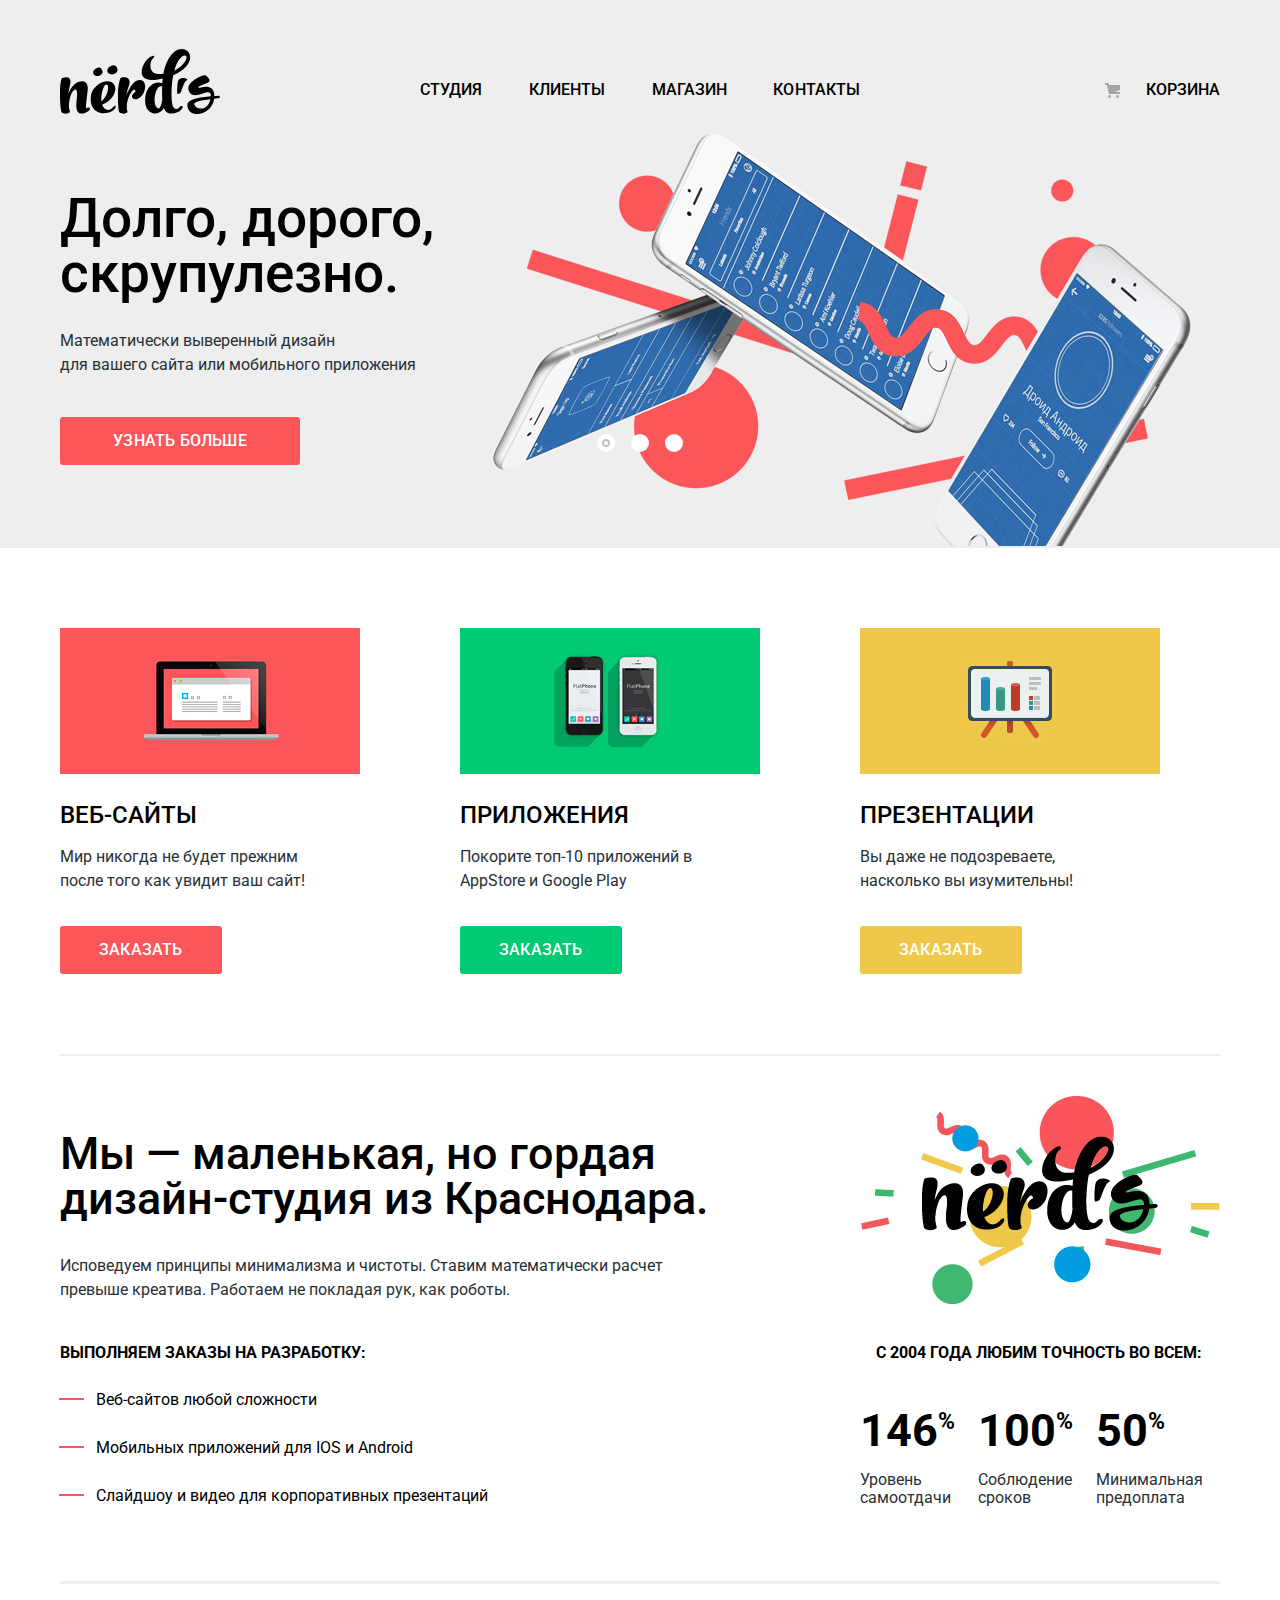
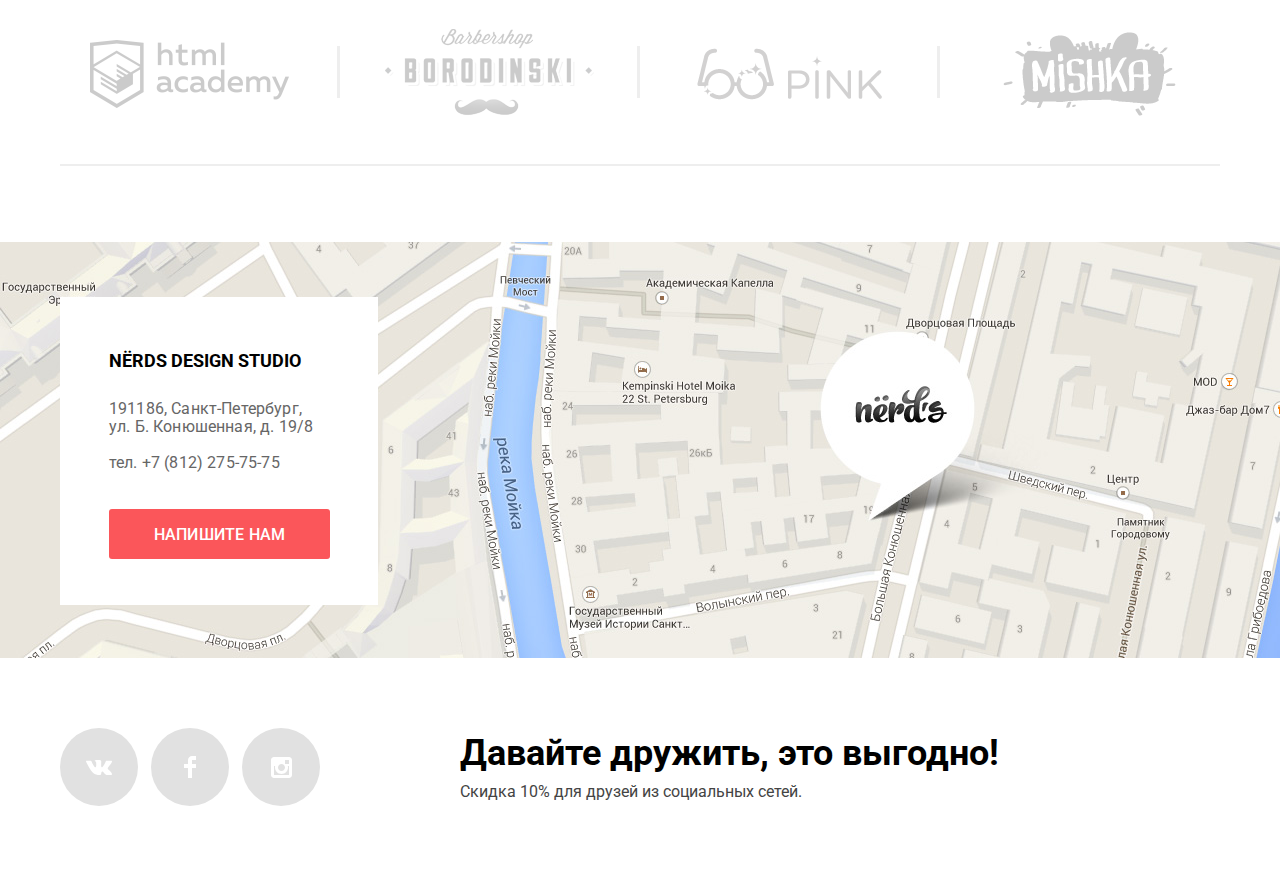
==== commit 620f13bf: "Проверка" ====
--- a/index.html
+++ b/index.html
@@ -128,13 +128,15 @@
 	</main>
 	<footer class="footer">
 		<div class="map">
+			<iframe src="https://www.google.com/maps/embed?pb=!1m18!1m12!1m3!1d1998.5989424123657!2d30.320894615623903!3d59.93879686904846!2m3!1f0!2f0!3f0!3m2!1i1024!2i768!4f13.1!3m3!1m2!1s0x4696310fca5ba729%3A0xea9c53d4493c879f!2z0JHQvtC70YzRiNCw0Y8g0JrQvtC90Y7RiNC10L3QvdCw0Y8g0YPQuy4sIDE5LCDQodCw0L3QutGCLdCf0LXRgtC10YDQsdGD0YDQsywgMTkxMTg2!5e0!3m2!1sru!2sru!4v1522589259515" width="1440" height="416" allowfullscreen>
+			</iframe>
 			<div class="container">
-				<iframe src="https://www.google.com/maps/embed?pb=!1m18!1m12!1m3!1d1998.5989424123657!2d30.320894615623903!3d59.93879686904846!2m3!1f0!2f0!3f0!3m2!1i1024!2i768!4f13.1!3m3!1m2!1s0x4696310fca5ba729%3A0xea9c53d4493c879f!2z0JHQvtC70YzRiNCw0Y8g0JrQvtC90Y7RiNC10L3QvdCw0Y8g0YPQuy4sIDE5LCDQodCw0L3QutGCLdCf0LXRgtC10YDQsdGD0YDQsywgMTkxMTg2!5e0!3m2!1sru!2sru!4v1522589259515" width="1440" height="416" allowfullscreen>
-			</iframe>
 				<div class="write-us">
 					<p class="write-title">Nёrds design studio</p>
-					<p class="write-contact">191186, Санкт-Петербург, ул. Б. Конюшенная, д. 19/8</p>
-					<p class="write-contact"> тел. +7 (812) 275-75-75</p>
+					<div class="write-contact">
+					<p class="write-contact-1">191186, Санкт-Петербург, ул. Б. Конюшенная, д. 19/8</p>
+					<p class="write-contact-2"> тел. +7 (812) 275-75-75</p>
+					</div>
 					<a class="write-btn btn red-btn" href="#">Напишите нам</a>
 				</div>
 			</div>
--- a/css/style-min.css
+++ b/css/style-min.css
@@ -1 +1 @@
-@-webkit-keyframes bounce{0%{-webkit-transform:translateY(-2000px);transform:translateY(-2000px)}70%{-webkit-transform:translateY(30px);transform:translateY(30px)}90%{-webkit-transform:translateY(-10px);transform:translateY(-10px)}to{-webkit-transform:translateY(0);transform:translateY(0)}}@keyframes bounce{0%{-webkit-transform:translateY(-2000px);transform:translateY(-2000px)}70%{-webkit-transform:translateY(30px);transform:translateY(30px)}90%{-webkit-transform:translateY(-10px);transform:translateY(-10px)}to{-webkit-transform:translateY(0);transform:translateY(0)}}@-webkit-keyframes shake{0%,to{-webkit-transform:translateX(0);transform:translateX(0)}10%,30%,50%,70%,90%{-webkit-transform:translateX(-10px);transform:translateX(-10px)}20%,40%,60%,80%{-webkit-transform:translateX(10px);transform:translateX(10px)}}@keyframes shake{0%,to{-webkit-transform:translateX(0);transform:translateX(0)}10%,30%,50%,70%,90%{-webkit-transform:translateX(-10px);transform:translateX(-10px)}20%,40%,60%,80%{-webkit-transform:translateX(10px);transform:translateX(10px)}}.example{display:-ms-grid;display:grid;-webkit-transition:all .5s;-o-transition:all .5s;transition:all .5s;-webkit-user-select:none;-moz-user-select:none;-ms-user-select:none;user-select:none;background:-webkit-gradient(linear,left top,left bottom,from(#fff),to(#000));background:-webkit-linear-gradient(top,#fff,#000);background:-o-linear-gradient(top,#fff,#000);background:linear-gradient(to bottom,#fff,#000)}body{margin:0;padding:0;min-width:1200px;font-family:Roboto,Arial,sans-serif;font-size:16px;line-height:24px;font-weight:400;color:#000;background-color:#fff}a{text-decoration:none}.container{width:1200px;margin:0 auto;padding:0 20px;-webkit-box-sizing:border-box;box-sizing:border-box}.visually-hidden{position:absolute;width:1px;height:1px;clip:rect(0 0 0 0)}.btn{position:relative;display:inline-block;padding:17px 16px 15px;font-weight:500;font-size:16px;line-height:18px;font-family:inherit;vertical-align:middle;text-align:center;text-transform:uppercase;text-decoration:none;letter-spacing:.012em;border:0;border-radius:3px;cursor:pointer}.btn:focus{-webkit-box-shadow:0 0 3px 1px #8da5e6;box-shadow:0 0 3px 1px #8da5e6}.btn:active{color:rgba(255,255,255,.3);-webkit-box-shadow:0 3px rgba(0,0,0,.1) inset;box-shadow:0 3px rgba(0,0,0,.1) inset}.slide-btn{width:240px;padding:15px 0}.red-btn{color:#fff;background-color:#fb565a}.features-btn{padding:15px 39px}.red-btn:focus,.red-btn:hover{background-color:#e74246}.red-btn:active{background-color:#d7373b}.green-btn{color:#fff;background-color:#00ca74}.green-btn:focus,.green-btn:hover{background-color:#00bc6c}.green-btn:active{background-color:#00aa62}.yellow-btn{color:#fff;background-color:#efc84a}.yellow-btn:focus,.yellow-btn:hover{background-color:#eab534}.yellow-btn:active{background-color:#eab534}.social-button{display:-webkit-box;display:-ms-flexbox;display:flex;-webkit-box-align:center;-ms-flex-align:center;align-items:center;-webkit-box-pack:center;-ms-flex-pack:center;justify-content:center;height:78px;width:78px;background-color:#e1e1e1;border-radius:50%}.social-button:hover{background-color:#e74246}.social-button:focus{background-color:#d7373b;-webkit-box-shadow:inset 0 3px 0 0 #c23235;box-shadow:inset 0 3px 0 0 #c23235}.social-button:hover path{fill:#fff}.social-button:focus path{fill:rgba(227,115,118,.3)}.write-btn{min-width:189px;margin:36px 0 0 50px}.header{background-color:#eee;margin-bottom:80px}.main-navigation{display:-webkit-box;display:-ms-flexbox;display:flex}.main-header-logo{width:160px;margin-right:200px;margin-top:49px}.site-navigation{display:-webkit-box;display:-ms-flexbox;display:flex;-webkit-box-pack:justify;-ms-flex-pack:justify;justify-content:space-between;-ms-flex-wrap:wrap;flex-wrap:wrap;width:440px;margin-right:auto;margin-top:75px;padding:0;letter-spacing:.0047em}.site-navigation-current{position:relative}.cart-current a:not([href]),.site-navigation-current a:not([href]){background-color:#000}.site-navigation-current::after{content:"";position:absolute;left:0;bottom:0;height:2px;width:100%;background-color:#fb565a}.cart{width:160px;margin-top:75px;padding:0;text-align:right}.cart,.cart-current{position:relative}.cart::before{content:"";position:absolute;top:8px;left:45px;width:15px;height:15px;background-image:url(../img/cart-icon.svg);background-repeat:no-repeat;background-position:0 0;opacity:.3}.cart-current::after{content:"";position:absolute;bottom:0;left:50px;right:1px;height:2px;background-color:#fb565a}a.main-header-logo:hover{opacity:.8}a.main-header-logo:focus{opacity:.3}.main-navigation{font-size:16px;line-height:30px;color:#000;text-transform:uppercase;font-weight:500}.site-navigation{list-style:none}.cart,.site-navigation a{color:#000}.cart:hover,.site-navigation a:hover{color:#fb565a}.cart:focus,.site-navigation a:focus{color:rgba(0,0,0,.3)}.slider{position:relative;background-color:#eee}.slides{margin:0;padding:0}.slide{display:none;padding:67px 0 83px}.slide:nth-child(1){display:block;background-image:url(../img/slider-1.png);background-repeat:no-repeat;background-position:433px 9px}.slide:nth-child(2),.slide:nth-child(3){background-image:url(../img/slider-2.png);background-repeat:no-repeat;background-position:100% 0}.slide:nth-child(3){background-image:url(../img/slider-3.png);background-position:100% 20px}.slide h3{width:600px;margin:0 0 27px;font-size:55px;line-height:55px;font-weight:500}.features-list p,.slide p{font-size:16px;line-height:24px;color:#283136}.slide p{max-width:430px;margin:0 0 40px}.slider-controls{position:absolute;left:50%;bottom:104px;z-index:100;width:160px;height:18px;text-align:center;font-size:0;-webkit-transform:translateX(-50%);-ms-transform:translateX(-50%);transform:translateX(-50%)}.slider-controls i{position:relative;display:inline-block;vertical-align:middle;width:18px;height:18px;padding:8px;border-radius:50%;cursor:pointer}.slider-controls i::after{content:"";position:absolute;top:8px;left:8px;z-index:1;width:18px;height:18px;background:#fff;border-radius:50%}.slider-controls .active::before{content:"";position:absolute;top:50%;left:50%;z-index:2;width:4px;height:4px;margin:-4px;background-color:inherit;border:2px solid #c1c1c1;border-radius:50%}.main-container{color:#000;background-color:#fff}.features-list{list-style:none;margin:0;padding:0;display:-webkit-box;display:-ms-flexbox;display:flex;-webkit-box-pack:start;-ms-flex-pack:start;justify-content:flex-start;border-bottom:2px solid #eee}.features-item{width:300px;margin-right:100px;margin-bottom:80px}.features-list h3{font-size:24px;line-height:30px;font-weight:500;padding:0;margin:19px 0 15px}.features-list p{display:block;width:260px;padding:0;margin:0 0 34px}.features-item a{color:#fff;font-size:16px;line-height:18px;text-transform:uppercase}.info{display:-webkit-box;display:-ms-flexbox;display:flex;-webkit-box-pack:justify;-ms-flex-pack:justify;justify-content:space-between;margin-top:40px;padding-bottom:49px;border-bottom:1px solid #eee}.info-description{width:700px}.info-stats{width:360px}.info-title{font-size:45px;line-height:45px;font-weight:500;text-align:left;padding:0;margin:34px 0}.info-lead{display:block;width:660px;font-size:16px;line-height:24px;color:#283136;padding:0;margin:0 0 40px}.info-features{list-style:none;margin:0;padding:0}.info-features li{position:relative;margin-left:37px;margin-bottom:25px}.info-features li::before{content:"";position:absolute;top:10px;left:-35px;width:25px;height:2px;background-color:#fb565a}.info-features-title,.info-stats b{font-size:16px;line-height:24px;font-weight:700;text-transform:uppercase;padding:0;margin:0 0 23px}.info-logo{margin-bottom:30px}.info-stats b{display:block;margin:0 0 24px 17px}.info-stats-table{width:100%;padding:0;margin:40px 0 0;border-collapse:collapse}.info-stats-table td{padding:7px 24px 18px 0}.table-percent{font-size:45px;line-height:37px;font-weight:700}.table-percent span{font-size:23px;line-height:20px;font-weight:700;vertical-align:top}.table-text{font-size:16px;line-height:18px;color:#283136;font-weight:400}.carousel{margin:0 auto;width:1160px}.carousel-item,.carousel-list{display:-webkit-box;display:-ms-flexbox;display:flex;-webkit-box-pack:justify;-ms-flex-pack:justify;justify-content:space-between;padding:0}.carousel-list{-ms-flex-wrap:wrap;flex-wrap:wrap;margin-top:0;margin-bottom:76px;border-top:2px solid #eee;border-bottom:2px solid #eee}.carousel-item{position:relative;width:260px;height:180px;margin:0;text-align:center;vertical-align:middle}.carousel-item::after{content:" ";position:absolute;right:-20px;top:62px;display:block;width:3px;height:52px;background-color:#eee}.carousel-item:last-child::after{content:none}.carousel-item a{width:100%;opacity:.2}.carousel-item a:hover{opacity:1}.carousel-item a:focus{opacity:.1}.inner-page .header{margin-bottom:56px;min-height:355px}.page-title{font-size:55px;line-height:55px;-webkit-box-align:center;-ms-flex-align:center;align-items:center;font-weight:500;padding:0;margin:68px 0 0 215px}.filter-option,.sorting-direction,.sorting-list{list-style:none}.filter-item{padding:0;border:0;margin:0 0 57px}.range-filter{width:260px;margin-top:47px}.range-controls{position:relative;height:41px;background-color:#eee;border-radius:5px;margin-bottom:15px;padding-top:39px;padding-right:20px;padding-left:20px}.range-controls .scale{height:2px;background-color:#d7dcde}.range-controls .bar{width:70%;height:2px;background-color:#00ca74}.range-controls .toggle{position:absolute;top:31px;left:0;width:4px;height:4px;padding:0;border:8px solid #fff;background-color:#ababab;-webkit-box-shadow:0 2px 1px 0 #cfcfcf;box-shadow:0 2px 1px 0 #cfcfcf;border-radius:50%;cursor:pointer}.range-controls .toggle-min{left:18px}.range-controls .toggle-max{left:160px}.price-controls{font-size:0}.price-controls label{display:inline-block;width:50%;vertical-align:middle;font-size:16px;text-transform:uppercase}.price-controls input{width:60px;padding:8px 10px;margin-left:10px;font-family:Roboto,Arial,sans-serif;font-size:16px;text-align:center;color:#283136;border:0;border-radius:5px;background-color:#eee}.max-price{text-align:right}.filters-col{width:260px}.filter ul{padding:0;margin:15px 0 0}.filter fieldset{border:0;padding:0}.filter legend{padding:0;margin:0;font-size:18px;line-height:30px;font-weight:700;text-transform:uppercase}.filter-item-cost{letter-spacing:.03em}.filter-grid{margin-bottom:25px}.filter-features{margin-bottom:30px}.filter-option{position:relative;display:block;margin-bottom:16px;margin-left:35px}.filter-input{font-size:16px;line-height:20px;color:#283136}.filter-radio+label::before{content:"";position:absolute;left:-38px;top:-3px;width:27px;height:25px;background-image:url(../img/radio-off.svg);background-repeat:no-repeat;background-position:0 0;opacity:.4}.filter-radio:checked+label::before{content:"";position:absolute;width:27px;height:25px;left:-38px;top:-3px;background-image:url(../img/radio-on.svg);background-repeat:no-repeat;background-position:0 0;opacity:.4}.filter-checkbox+label::before{content:"";position:absolute;width:27px;height:25px;left:-37px;top:0;background-image:url(../img/checkbox-off.svg);background-repeat:no-repeat;background-position:0 0;opacity:.4}.filter-checkbox:checked+label::before{content:"";position:absolute;width:27px;height:25px;left:-37px;top:0;background-image:url(../img/checkbox-on.svg);background-repeat:no-repeat;background-position:0 0;opacity:.4}.filter-checkbox:focus+label,.filter-checkbox:focus+label::before,.filter-input+label:hover,.filter-input+label:hover::before,.filter-radio:focus+label,.filter-radio:focus+label::before{opacity:1;color:#000}.filter-checkbox:disabled+label,.filter-input:disabled+label,.filter-input:disabled+label::before,.filter-radio:disabled+label::before{opacity:.3}.filter-button{border:0;background-color:#eee;font-size:16px;line-height:18px;text-transform:uppercase;font-weight:500;width:100%;text-align:center;vertical-align:middle;padding:16px;-webkit-box-sizing:border-box;box-sizing:border-box;border-radius:5px}.filter-button:hover{background-color:#dfdfdf}.filter-button:focus{background-color:#d5d5d5;color:rgba(0,0,0,.3);-webkit-box-shadow:2px 0 solid #bfbfbf;box-shadow:2px 0 solid #bfbfbf}.filters-block{display:-webkit-box;display:-ms-flexbox;display:flex;-webkit-box-pack:start;-ms-flex-pack:start;justify-content:flex-start;-webkit-box-align:start;-ms-flex-align:start;align-items:flex-start;margin-top:3px}.sort,.sorting-list{padding:0;text-transform:uppercase}.sort{font-size:18px;line-height:18px;font-weight:700;margin:0;width:400px}.sorting-list{display:-webkit-box;display:-ms-flexbox;display:flex;-ms-flex-wrap:wrap;flex-wrap:wrap;-webkit-box-align:start;-ms-flex-align:start;align-items:flex-start;width:300px;margin:0 20px 57px 0}.sorting-list li{font-size:14px;line-height:18px;margin-right:25px}.sorting-list a{color:#000;opacity:.3}.sorting-list a:focus,.sorting-list a:hover{opacity:.6}.sorting-list a:active,.sorting-list-current{opacity:1}.sorting-direction{display:-webkit-box;display:-ms-flexbox;display:flex;-webkit-box-pack:justify;-ms-flex-pack:justify;justify-content:space-between;-webkit-box-align:center;-ms-flex-align:center;align-items:center;margin:0;padding:0;width:40px}.sorting-link{opacity:.2}.sorting-link:hover{opacity:.5}.catalog-item:hover::before,.sorting-link-current{opacity:1}.catalog-list{display:-webkit-box;display:-ms-flexbox;display:flex;-ms-flex-wrap:wrap;flex-wrap:wrap;padding:0;margin:0 0 27px}.catalog-col{width:760px}.catalog-colums{display:-webkit-box;display:-ms-flexbox;display:flex;-webkit-box-pack:justify;-ms-flex-pack:justify;justify-content:space-between}.catalog-item{position:relative;width:358px;margin-bottom:25px;margin-right:42px}.catalog-item-info{display:none;position:absolute;margin:0;width:240px;height:160px;bottom:0;left:0;background-color:#eee;padding:28px 60px 50px}.catalog-item::before{content:"";display:block;width:360px;height:40px;background-image:url(../img/browser.png);background-repeat:no-repeat;background-position:0 0;opacity:.12}.catalog-item:hover .catalog-item-info{display:block}.catalog-item:hover{-webkit-box-shadow:0 6px 15px rgba(0,1,1,.25);box-shadow:0 6px 15px rgba(0,1,1,.25)}.catalog-item h3,.catalog-item-info p{-webkit-box-align:center;-ms-flex-align:center;align-items:center}.catalog-item h3{font-size:18px;line-height:30px;font-weight:700;text-transform:uppercase;margin:0 0 15px 83px}.catalog-item-title a{color:#000}.catalog-btn,.catalog-item-info p{font-size:16px;line-height:18px;text-align:center}.catalog-item-info p{width:200px;color:#666;margin:0 0 45px 20px}.catalog-btn{border:0;border-radius:3px;text-transform:uppercase;padding:15px 60px;margin-bottom:50px;margin-left:20px}.catalog-btn,.catalog-btn:hover{background-color:#fb565a;color:#fff}.catalog-btn:focus{background-color:#e74246}.catalog-btn:active{background-color:#d7373b}.catalog-item:nth-child(2n){margin-right:0}.pagination-list{display:-webkit-box;display:-ms-flexbox;display:flex;-ms-flex-wrap:wrap;flex-wrap:wrap;padding:0;list-style:none;margin:0 0 56px}.pagination-item{margin-right:13px}.pagination-item:last-child{margin-right:0}.pagination-item a{display:block;padding:17px 19px;font-size:16px;line-height:18px;color:#000;font-weight:500;text-align:center;background-color:#eee;text-transform:uppercase;border-radius:3px}.pagination-item a:hover{background-color:#dfdfdf}.pagination-item a:focus{background-color:#d5d5d5;color:rgba(0,0,0,.3)}.pagination-item a:active{background-color:#d5d5d5;-webkit-box-shadow:0 3px 0 #bfbfbf inset;box-shadow:0 3px 0 #bfbfbf inset;color:#959595}.pagination-item-current a{background-color:#fff;border:3px solid #dbdbdb;padding:13px 17px}.pagination-item-next a{width:220px}.footer{color:#000;background-color:#fff}.map,.write-us{position:relative}.map{background-image:url(../img/map.jpg);background-repeat:no-repeat;background-position:0 0;background-size:cover;background-color:#e9e5dc;width:100%;height:416px}.map iframe{position:absolute;border:0;z-index:0}.write-us{width:319px;height:308px;background-color:#fff;top:55px;z-index:1}.write-title{font-size:18px;line-height:30px;text-transform:uppercase;font-weight:700;margin:0;padding:48px 0 0 50px}.write-contact{display:block;width:210px;color:#666;font-size:16px;line-height:18px;margin:0;padding:23px 0 0 50px;letter-spacing:.01em}.footer-row .container,.social-icon ul{display:-webkit-box;display:-ms-flexbox;display:flex;-webkit-box-pack:start;-ms-flex-pack:start;justify-content:flex-start}.footer-text{width:560px}.footer-text-title{font-size:36px;line-height:36px;font-weight:700;color:#000;padding:0;margin:78px 0 0}.footer-text-description{font-size:16px;line-height:22px;color:#444;padding:0;margin:10px 0 0}.social-icon{margin:70px 140px 70px 0}.social-icon ul{-ms-flex-wrap:wrap;flex-wrap:wrap;-webkit-box-pack:justify;-ms-flex-pack:justify;justify-content:space-between;width:260px;margin:0 auto;padding:0;list-style:none}.social-icon a{text-align:center;color:#fff}.social-icon a:hover{background-color:#e74246}.social-icon a:focus{background-color:#d7373b}.modal{position:fixed;color:#000;background-color:#fff;-webkit-box-shadow:0 30px 50px rgba(0,0,0,.7);box-shadow:0 30px 50px rgba(0,0,0,.7)}.modal-wrt-us{top:50%;left:50%;-webkit-transform:translate(-50%,-50%);-ms-transform:translate(-50%,-50%);transform:translate(-50%,-50%);width:960px;z-index:2;display:none}.appointment-info{padding:0;margin:0 0 40px}.modal-info{margin:0;padding:65px 0 40px 100px;font-size:45px;line-height:45px;font-weight:500}.appointment-form{display:-webkit-box;display:-ms-flexbox;display:flex;-ms-flex-wrap:wrap;flex-wrap:wrap;-webkit-box-pack:justify;-ms-flex-pack:justify;justify-content:space-between;margin:0 100px 84px}.modal-show{display:block;-webkit-animation:bounce .6s;animation:bounce .6s}.modal-error{-webkit-animation:shake .6s;animation:shake .6s}.appointment-form label{display:block;font-size:16px;line-height:18px;font-weight:700;margin:0 0 11px}.appointment-form input[type=email],.appointment-form input[type=text],.appointment-form textarea{-webkit-box-sizing:border-box;box-sizing:border-box;width:359px;padding:10px}.appointment-form textarea{width:760px;padding:7px 13px 55px}.appointment-form input[type=email],.appointment-form input[type=text],.appointment-form textarea{font:inherit;color:rgba(68,68,68,.5);border:2px solid #d7dcde}.appointment-form input[type=email]:hover,.appointment-form input[type=text]:hover,.appointment-form textarea:hover{border:2px solid #b4b9bb}.appointment-form input[type=email]:focus,.appointment-form input[type=text]:focus,.appointment-form textarea:focus{border:2px solid #000;color:#000}.appointment-form input[type=email]:invalid,.appointment-form input[type=text]:invalid,.appointment-form textarea:invalid{border:2px solid #e74246;color:#e74246}.modal-write-btn{width:260px;padding:15px 0;border-radius:5px;background-color:#fb565a;color:#fff;font-size:16px;line-height:18px;text-transform:uppercase}.modal-close{position:absolute;top:78px;right:100px;width:28px;height:28px;font-size:0;border:0;cursor:pointer;opacity:.3}.modal-close:hover{opacity:1}.modal-close:active{opacity:.1;border:0}.modal-close::after,.modal-close::before{content:"";position:absolute;width:25px;height:3px;background-color:#fecccd}.modal-close::before{-webkit-transform:rotate(45deg);-ms-transform:rotate(45deg);transform:rotate(45deg)}.modal-close::after{-webkit-transform:rotate(-45deg);-ms-transform:rotate(-45deg);transform:rotate(-45deg)}+@-webkit-keyframes bounce{0%{-webkit-transform:translateY(-2000px);transform:translateY(-2000px)}70%{-webkit-transform:translateY(30px);transform:translateY(30px)}90%{-webkit-transform:translateY(-10px);transform:translateY(-10px)}to{-webkit-transform:translateY(0);transform:translateY(0)}}@keyframes bounce{0%{-webkit-transform:translateY(-2000px);transform:translateY(-2000px)}70%{-webkit-transform:translateY(30px);transform:translateY(30px)}90%{-webkit-transform:translateY(-10px);transform:translateY(-10px)}to{-webkit-transform:translateY(0);transform:translateY(0)}}@-webkit-keyframes shake{0%,to{-webkit-transform:translateX(0);transform:translateX(0)}10%,30%,50%,70%,90%{-webkit-transform:translateX(-10px);transform:translateX(-10px)}20%,40%,60%,80%{-webkit-transform:translateX(10px);transform:translateX(10px)}}@keyframes shake{0%,to{-webkit-transform:translateX(0);transform:translateX(0)}10%,30%,50%,70%,90%{-webkit-transform:translateX(-10px);transform:translateX(-10px)}20%,40%,60%,80%{-webkit-transform:translateX(10px);transform:translateX(10px)}}.example{display:-ms-grid;display:grid;-webkit-transition:all .5s;-o-transition:all .5s;transition:all .5s;-webkit-user-select:none;-moz-user-select:none;-ms-user-select:none;user-select:none;background:-webkit-gradient(linear,left top,left bottom,from(#fff),to(#000));background:-webkit-linear-gradient(top,#fff,#000);background:-o-linear-gradient(top,#fff,#000);background:linear-gradient(to bottom,#fff,#000)}body{margin:0;padding:0;min-width:1200px;font-family:Roboto,Arial,sans-serif;font-size:16px;line-height:24px;font-weight:400;color:#000;background-color:#fff}a{text-decoration:none}.container{width:1200px;margin:0 auto;padding:0 20px;-webkit-box-sizing:border-box;box-sizing:border-box}.visually-hidden{position:absolute;width:1px;height:1px;clip:rect(0 0 0 0)}.btn{position:relative;display:inline-block;padding:17px 16px 15px;font-weight:500;font-size:16px;line-height:18px;font-family:inherit;vertical-align:middle;text-align:center;text-transform:uppercase;text-decoration:none;letter-spacing:.012em;border:0;border-radius:3px;cursor:pointer}.btn:focus{-webkit-box-shadow:0 0 3px 1px #8da5e6;box-shadow:0 0 3px 1px #8da5e6}.btn:active{color:rgba(255,255,255,.3);-webkit-box-shadow:0 3px rgba(0,0,0,.1) inset;box-shadow:0 3px rgba(0,0,0,.1) inset}.slide-btn{width:240px;padding:15px 0}.red-btn{color:#fff;background-color:#fb565a}.features-btn{padding:15px 39px}.red-btn:focus,.red-btn:hover{background-color:#e74246}.red-btn:active{background-color:#d7373b}.green-btn{color:#fff;background-color:#00ca74}.green-btn:focus,.green-btn:hover{background-color:#00bc6c}.green-btn:active{background-color:#00aa62}.yellow-btn{color:#fff;background-color:#efc84a}.yellow-btn:focus,.yellow-btn:hover{background-color:#eab534}.yellow-btn:active{background-color:#eab534}.social-button{display:-webkit-box;display:-ms-flexbox;display:flex;-webkit-box-align:center;-ms-flex-align:center;align-items:center;-webkit-box-pack:center;-ms-flex-pack:center;justify-content:center;height:78px;width:78px;background-color:#e1e1e1;border-radius:50%}.social-button:hover{background-color:#e74246}.social-button:focus{background-color:#d7373b;-webkit-box-shadow:inset 0 3px 0 0 #c23235;box-shadow:inset 0 3px 0 0 #c23235}.social-button:hover path{fill:#fff}.social-button:focus path{fill:rgba(227,115,118,.3)}.write-btn{min-width:189px}.header{background-color:#eee;margin-bottom:80px}.main-navigation{display:-webkit-box;display:-ms-flexbox;display:flex}.main-header-logo{width:160px;margin-right:200px;margin-top:49px}.site-navigation{display:-webkit-box;display:-ms-flexbox;display:flex;-webkit-box-pack:justify;-ms-flex-pack:justify;justify-content:space-between;-ms-flex-wrap:wrap;flex-wrap:wrap;width:440px;margin-right:auto;margin-top:75px;padding:0;letter-spacing:.0047em}.site-navigation-current{position:relative}.cart-current a:not([href]),.site-navigation-current a:not([href]){background-color:#000}.site-navigation-current::after{content:"";position:absolute;left:0;bottom:0;height:2px;width:100%;background-color:#fb565a}.cart{width:160px;margin-top:75px;padding:0;text-align:right}.cart,.cart-current{position:relative}.cart::before{content:"";position:absolute;top:8px;left:45px;width:15px;height:15px;background-image:url(../img/cart-icon.svg);background-repeat:no-repeat;background-position:0 0;opacity:.3}.cart-current::after{content:"";position:absolute;bottom:0;left:50px;right:1px;height:2px;background-color:#fb565a}a.main-header-logo:hover{opacity:.8}a.main-header-logo:focus{opacity:.3}.main-navigation{font-size:16px;line-height:30px;color:#000;text-transform:uppercase;font-weight:500}.site-navigation{list-style:none}.cart,.site-navigation a{color:#000}.cart:hover,.site-navigation a:hover{color:#fb565a}.cart:focus,.site-navigation a:focus{color:rgba(0,0,0,.3)}.slider{position:relative;background-color:#eee}.slides{margin:0;padding:0}.slide{display:none;padding:67px 0 83px}.slide:nth-child(1){display:block;background-image:url(../img/slider-1.png);background-repeat:no-repeat;background-position:433px 9px}.slide:nth-child(2),.slide:nth-child(3){background-image:url(../img/slider-2.png);background-repeat:no-repeat;background-position:100% 0}.slide:nth-child(3){background-image:url(../img/slider-3.png);background-position:100% 20px}.slide h3{width:600px;margin:0 0 28px;font-size:55px;line-height:55px;font-weight:500}.features-list p,.slide p{font-size:16px;line-height:24px;color:#283136}.slide p{max-width:430px;margin:0 0 40px}.slider-controls{position:absolute;left:50%;bottom:104px;z-index:100;width:160px;height:18px;text-align:center;font-size:0;-webkit-transform:translateX(-50%);-ms-transform:translateX(-50%);transform:translateX(-50%)}.slider-controls i{position:relative;display:inline-block;vertical-align:middle;width:18px;height:18px;padding:8px;border-radius:50%;cursor:pointer}.slider-controls i::after{content:"";position:absolute;top:8px;left:8px;z-index:1;width:18px;height:18px;background:#fff;border-radius:50%}.slider-controls .active::before{content:"";position:absolute;top:50%;left:50%;z-index:2;width:4px;height:4px;margin:-4px;background-color:inherit;border:2px solid #c1c1c1;border-radius:50%}.main-container{color:#000;background-color:#fff}.features-list{list-style:none;margin:0;padding:0;display:-webkit-box;display:-ms-flexbox;display:flex;-webkit-box-pack:start;-ms-flex-pack:start;justify-content:flex-start;border-bottom:2px solid #eee}.features-item{width:300px;margin-right:100px;margin-bottom:80px}.features-list h3{font-size:24px;line-height:30px;font-weight:500;padding:0;margin:19px 0 15px}.features-list p{display:block;width:260px;padding:0;margin:0 0 33px}.features-item a{color:#fff;font-size:16px;line-height:18px;text-transform:uppercase}.info{display:-webkit-box;display:-ms-flexbox;display:flex;-webkit-box-pack:justify;-ms-flex-pack:justify;justify-content:space-between;margin-top:40px;padding-bottom:49px;border-bottom:1px solid #eee}.info-description{width:700px}.info-stats{width:360px}.info-title{font-size:45px;line-height:45px;font-weight:500;text-align:left;padding:0;margin:35px 0 33px}.info-lead{display:block;width:660px;font-size:16px;line-height:24px;color:#283136;padding:0;margin:0 0 39px}.info-features{list-style:none;margin:0;padding:0}.info-features li{position:relative;margin-left:36px;margin-bottom:24px}.info-features li::before{content:"";position:absolute;top:10px;left:-37px;width:25px;height:2px;background-color:#fb565a}.info-features-title,.info-stats b{font-size:16px;line-height:24px;font-weight:700;text-transform:uppercase;padding:0;margin:0 0 23px}.info-logo{margin-bottom:30px}.info-stats b{display:block;margin:0 0 24px 16px}.info-stats-table{width:100%;padding:0;margin:40px 0 0;border-collapse:collapse}.info-stats-table td{padding:7px 23px 15px 0}.table-percent{font-size:45px;line-height:37px;font-weight:700}.table-percent span{font-size:23px;line-height:20px;font-weight:700;vertical-align:top}.table-text{font-size:16px;line-height:18px;color:#283136;font-weight:400}.carousel{margin:0 auto;width:1160px}.carousel-item,.carousel-list{display:-webkit-box;display:-ms-flexbox;display:flex;-webkit-box-pack:justify;-ms-flex-pack:justify;justify-content:space-between;padding:0}.carousel-list{-ms-flex-wrap:wrap;flex-wrap:wrap;margin-top:0;margin-bottom:76px;border-top:2px solid #eee;border-bottom:2px solid #eee}.carousel-item{position:relative;width:260px;height:180px;margin:0;text-align:center;vertical-align:middle}.carousel-item::after{content:" ";position:absolute;right:-20px;top:62px;display:block;width:3px;height:52px;background-color:#eee}.carousel-item:last-child::after{content:none}.carousel-item a{width:100%;opacity:.2}.carousel-item a:hover{opacity:1}.carousel-item a:focus{opacity:.1}.inner-page .header{margin-bottom:79px;min-height:355px}.page-title{font-size:55px;line-height:55px;-webkit-box-align:center;-ms-flex-align:center;align-items:center;font-weight:500;padding:0;margin:68px 0 0 215px}.filter-option,.sorting-direction,.sorting-list{list-style:none}.filter-item{padding:0;border:0;margin:0 0 57px}.range-filter{width:260px;margin-top:47px}.range-controls{position:relative;height:41px;background-color:#eee;border-radius:5px;margin-bottom:15px;padding-top:39px;padding-right:20px;padding-left:20px}.range-controls .scale{height:2px;background-color:#d7dcde}.range-controls .bar{width:70%;height:2px;background-color:#00ca74}.range-controls .toggle{position:absolute;top:31px;left:0;width:4px;height:4px;padding:0;border:8px solid #fff;background-color:#ababab;-webkit-box-shadow:0 2px 1px 0 #cfcfcf;box-shadow:0 2px 1px 0 #cfcfcf;border-radius:50%;cursor:pointer}.range-controls .toggle-min{left:18px}.range-controls .toggle-max{left:160px}.price-controls{font-size:0}.price-controls label{display:inline-block;width:50%;vertical-align:middle;font-size:16px;text-transform:uppercase}.price-controls input{width:60px;padding:8px 10px;margin-left:10px;font-family:Roboto,Arial,sans-serif;font-size:16px;text-align:center;color:#283136;border:0;border-radius:5px;background-color:#eee}.max-price{text-align:right}.filters-col{width:260px}.filter ul{padding:0;margin:15px 0 0}.filter fieldset{border:0;padding:0}.filter legend{padding:0;margin:0;font-size:18px;line-height:30px;font-weight:700;text-transform:uppercase}.filter-item-cost{letter-spacing:.03em}.filter-grid{margin-bottom:25px}.filter-features{margin-bottom:30px}.filter-option{position:relative;display:block;margin-bottom:16px;margin-left:35px}.filter-input{font-size:16px;line-height:20px;color:#283136}.filter-radio+label::before{content:"";position:absolute;left:-38px;top:-3px;width:27px;height:25px;background-image:url(../img/radio-off.svg);background-repeat:no-repeat;background-position:0 0;opacity:.4}.filter-radio:checked+label::before{content:"";position:absolute;width:27px;height:25px;left:-38px;top:-3px;background-image:url(../img/radio-on.svg);background-repeat:no-repeat;background-position:0 0;opacity:.4}.filter-checkbox+label::before{content:"";position:absolute;width:27px;height:25px;left:-37px;top:0;background-image:url(../img/checkbox-off.svg);background-repeat:no-repeat;background-position:0 0;opacity:.4}.filter-checkbox:checked+label::before{content:"";position:absolute;width:27px;height:25px;left:-37px;top:0;background-image:url(../img/checkbox-on.svg);background-repeat:no-repeat;background-position:0 0;opacity:.4}.filter-checkbox:focus+label,.filter-checkbox:focus+label::before,.filter-input+label:hover,.filter-input+label:hover::before,.filter-radio:focus+label,.filter-radio:focus+label::before{opacity:1;color:#000}.filter-checkbox:disabled+label,.filter-input:disabled+label,.filter-input:disabled+label::before,.filter-radio:disabled+label::before{opacity:.3}.filter-button{border:0;background-color:#eee;font-size:16px;line-height:18px;text-transform:uppercase;font-weight:500;width:100%;text-align:center;vertical-align:middle;padding:16px;-webkit-box-sizing:border-box;box-sizing:border-box;border-radius:5px}.filter-button:hover{background-color:#dfdfdf}.filter-button:focus{background-color:#d5d5d5;color:rgba(0,0,0,.3);-webkit-box-shadow:2px 0 solid #bfbfbf;box-shadow:2px 0 solid #bfbfbf}.filters-block{display:-webkit-box;display:-ms-flexbox;display:flex;-webkit-box-pack:start;-ms-flex-pack:start;justify-content:flex-start;-webkit-box-align:start;-ms-flex-align:start;align-items:flex-start;margin-top:3px}.sort,.sorting-list{padding:0;text-transform:uppercase}.sort{font-size:18px;line-height:18px;font-weight:700;margin:0;width:400px}.sorting-list{display:-webkit-box;display:-ms-flexbox;display:flex;-ms-flex-wrap:wrap;flex-wrap:wrap;-webkit-box-align:start;-ms-flex-align:start;align-items:flex-start;width:300px;margin:0 20px 57px 0}.sorting-list li{font-size:14px;line-height:18px;margin-right:25px}.sorting-list a{color:#000;opacity:.3}.sorting-list a:focus,.sorting-list a:hover{opacity:.6}.sorting-list a:active,.sorting-list-current{opacity:1}.sorting-direction{display:-webkit-box;display:-ms-flexbox;display:flex;-webkit-box-pack:justify;-ms-flex-pack:justify;justify-content:space-between;-webkit-box-align:center;-ms-flex-align:center;align-items:center;margin:0;padding:0;width:40px}.sorting-link{opacity:.2}.sorting-link:hover{opacity:.5}.catalog-item:hover::before,.sorting-link-current{opacity:1}.catalog-list{display:-webkit-box;display:-ms-flexbox;display:flex;-ms-flex-wrap:wrap;flex-wrap:wrap;padding:0;margin:0 0 27px}.catalog-col{width:760px}.catalog-colums{display:-webkit-box;display:-ms-flexbox;display:flex;-webkit-box-pack:justify;-ms-flex-pack:justify;justify-content:space-between}.catalog-item{position:relative;width:358px;margin-bottom:25px;margin-right:42px}.catalog-item-info{display:none;position:absolute;margin:0;width:240px;height:160px;bottom:0;left:0;background-color:#eee;padding:28px 60px 50px}.catalog-item::before{content:"";display:block;width:360px;height:40px;background-image:url(../img/browser.png);background-repeat:no-repeat;background-position:0 0;opacity:.12}.catalog-item:hover .catalog-item-info{display:block}.catalog-item:hover{-webkit-box-shadow:0 6px 15px rgba(0,1,1,.25);box-shadow:0 6px 15px rgba(0,1,1,.25)}.catalog-item h3,.catalog-item-info p{-webkit-box-align:center;-ms-flex-align:center;align-items:center}.catalog-item h3{font-size:18px;line-height:30px;font-weight:700;text-transform:uppercase;margin:0 0 15px 83px}.catalog-item-title a{color:#000}.catalog-btn,.catalog-item-info p{font-size:16px;line-height:18px;text-align:center}.catalog-item-info p{width:200px;color:#666;margin:0 0 45px 20px}.catalog-btn{border:0;border-radius:3px;text-transform:uppercase;padding:15px 60px;margin-bottom:50px;margin-left:20px}.catalog-btn,.catalog-btn:hover{background-color:#fb565a;color:#fff}.catalog-btn:focus{background-color:#e74246}.catalog-btn:active{background-color:#d7373b}.catalog-item:nth-child(2n){margin-right:0}.pagination-list{display:-webkit-box;display:-ms-flexbox;display:flex;-ms-flex-wrap:wrap;flex-wrap:wrap;padding:0;list-style:none;margin:0 0 56px}.pagination-item{margin-right:13px}.pagination-item:last-child{margin-right:0}.pagination-item a{display:block;padding:17px 19px;font-size:16px;line-height:18px;color:#000;font-weight:500;text-align:center;background-color:#eee;text-transform:uppercase;border-radius:3px}.pagination-item a:hover{background-color:#dfdfdf}.pagination-item a:focus{background-color:#d5d5d5;color:rgba(0,0,0,.3)}.pagination-item a:active{background-color:#d5d5d5;-webkit-box-shadow:0 3px 0 #bfbfbf inset;box-shadow:0 3px 0 #bfbfbf inset;color:#959595}.pagination-item-current a{background-color:#fff;border:3px solid #dbdbdb;padding:13px 17px}.pagination-item-next a{width:220px}.footer{color:#000;background-color:#fff}.map{background-image:url(../img/map.jpg);background-color:#e9e5dc;background-repeat:no-repeat;background-position:0 0;background-size:cover;width:100%;height:416px;position:relative}.map iframe{width:100%;border:0;z-index:0}.write-us{position:absolute;width:220px;height:210px;padding:49px;background-color:#fff;top:55px;z-index:1}.write-title{font-size:18px;line-height:30px;text-transform:uppercase;font-weight:700;margin:0;padding:0}.write-contact{width:210px;display:block;color:#666;font-size:16px;line-height:18px;padding:0;margin:24px 0 0;letter-spacing:.01em}.write-contact-1{margin-bottom:18px}.write-contact-2{margin-bottom:37px}.footer-row .container,.social-icon ul{display:-webkit-box;display:-ms-flexbox;display:flex;-webkit-box-pack:start;-ms-flex-pack:start;justify-content:flex-start}.footer-text{width:560px}.footer-text-title{font-size:36px;line-height:36px;font-weight:700;color:#000;padding:0;margin:77px 0 0}.footer-text-description{font-size:16px;line-height:22px;color:#444;padding:0;margin:10px 0 0}.social-icon{margin:70px 140px 70px 0}.social-icon ul{-ms-flex-wrap:wrap;flex-wrap:wrap;-webkit-box-pack:justify;-ms-flex-pack:justify;justify-content:space-between;width:260px;margin:0 auto;padding:0;list-style:none}.social-icon a{text-align:center;color:#fff}.social-icon a:hover{background-color:#e74246}.social-icon a:focus{background-color:#d7373b}.modal{position:fixed;color:#000;background-color:#fff;-webkit-box-shadow:0 30px 50px rgba(0,0,0,.7);box-shadow:0 30px 50px rgba(0,0,0,.7)}.modal-wrt-us{top:50%;left:50%;-webkit-transform:translate(-50%,-50%);-ms-transform:translate(-50%,-50%);transform:translate(-50%,-50%);width:960px;z-index:2;display:none}.appointment-info{padding:0;margin:0 0 40px}.modal-info{margin:0;padding:65px 0 40px 100px;font-size:45px;line-height:45px;font-weight:500}.appointment-form{display:-webkit-box;display:-ms-flexbox;display:flex;-ms-flex-wrap:wrap;flex-wrap:wrap;-webkit-box-pack:justify;-ms-flex-pack:justify;justify-content:space-between;margin:0 100px 84px}.modal-show{display:block;-webkit-animation:bounce .6s;animation:bounce .6s}.modal-error{-webkit-animation:shake .6s;animation:shake .6s}.appointment-form label{display:block;font-size:16px;line-height:18px;font-weight:700;margin:0 0 11px}.appointment-form input[type=email],.appointment-form input[type=text],.appointment-form textarea{-webkit-box-sizing:border-box;box-sizing:border-box;width:359px;padding:10px}.appointment-form textarea{width:760px;padding:7px 13px 55px}.appointment-form input[type=email],.appointment-form input[type=text],.appointment-form textarea{font:inherit;color:rgba(68,68,68,.5);border:2px solid #d7dcde}.appointment-form input[type=email]:hover,.appointment-form input[type=text]:hover,.appointment-form textarea:hover{border:2px solid #b4b9bb}.appointment-form input[type=email]:focus,.appointment-form input[type=text]:focus,.appointment-form textarea:focus{border:2px solid #000;color:#000}.appointment-form input[type=email]:invalid,.appointment-form input[type=text]:invalid,.appointment-form textarea:invalid{border:2px solid #e74246;color:#e74246}.modal-write-btn{width:260px;padding:15px 0;border-radius:5px;background-color:#fb565a;color:#fff;font-size:16px;line-height:18px;text-transform:uppercase}.modal-close{position:absolute;top:78px;right:100px;width:28px;height:28px;font-size:0;border:0;cursor:pointer;opacity:.3}.modal-close:hover{opacity:1}.modal-close:active{opacity:.1;border:0}.modal-close::after,.modal-close::before{content:"";position:absolute;width:25px;height:3px;background-color:#fecccd}.modal-close::before{-webkit-transform:rotate(45deg);-ms-transform:rotate(45deg);transform:rotate(45deg)}.modal-close::after{-webkit-transform:rotate(-45deg);-ms-transform:rotate(-45deg);transform:rotate(-45deg)}